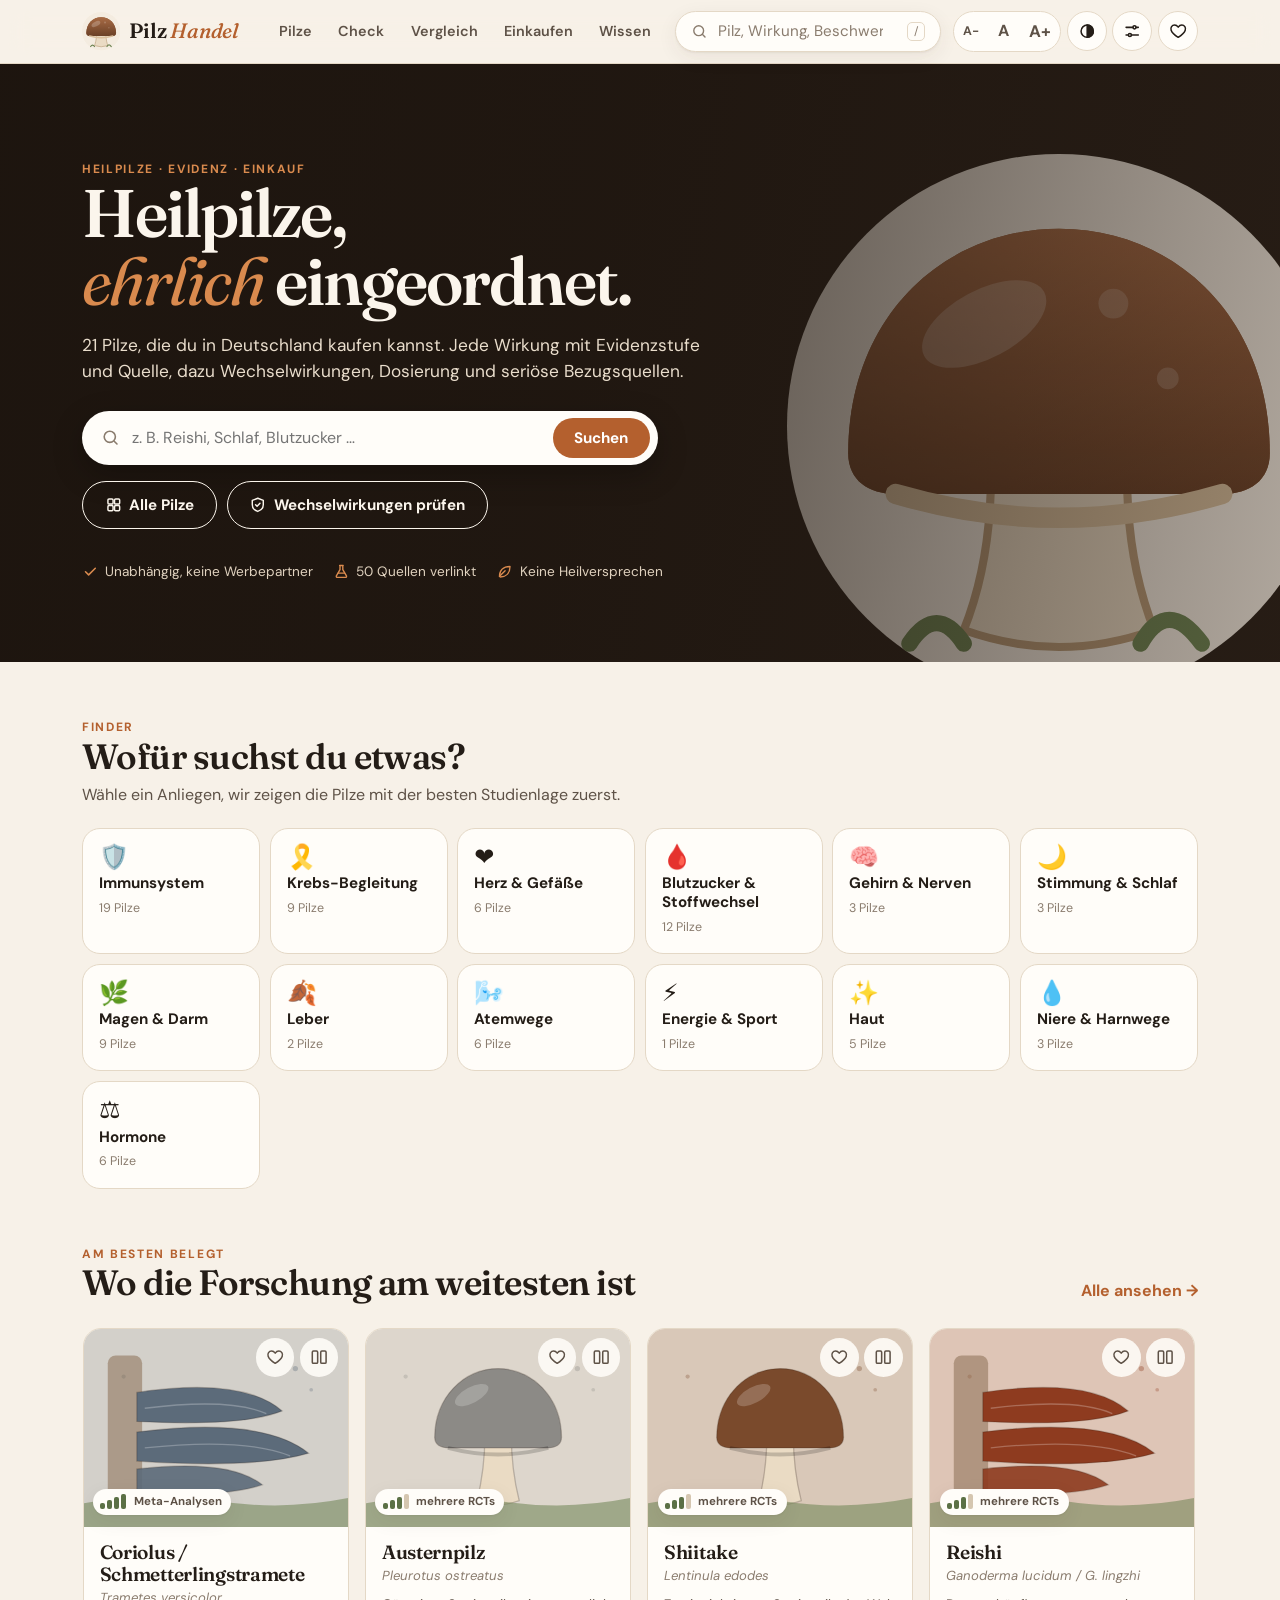
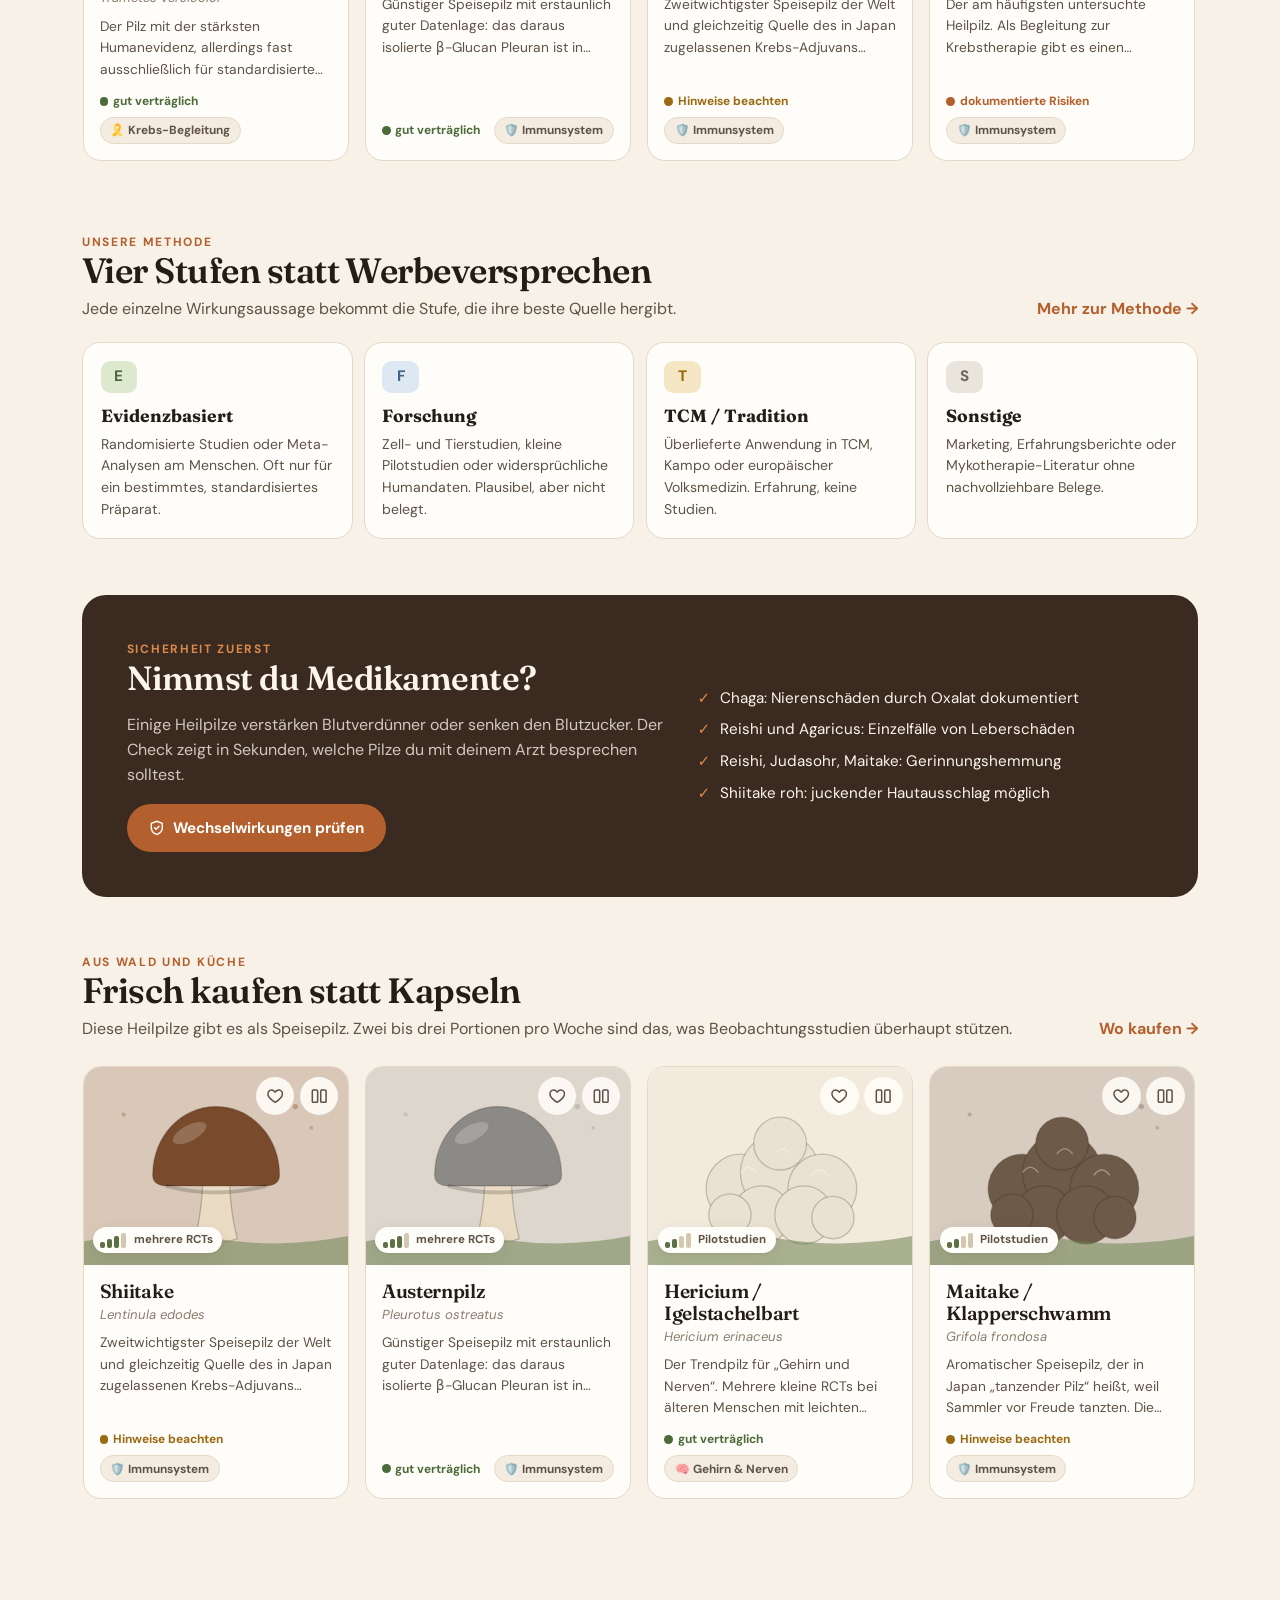
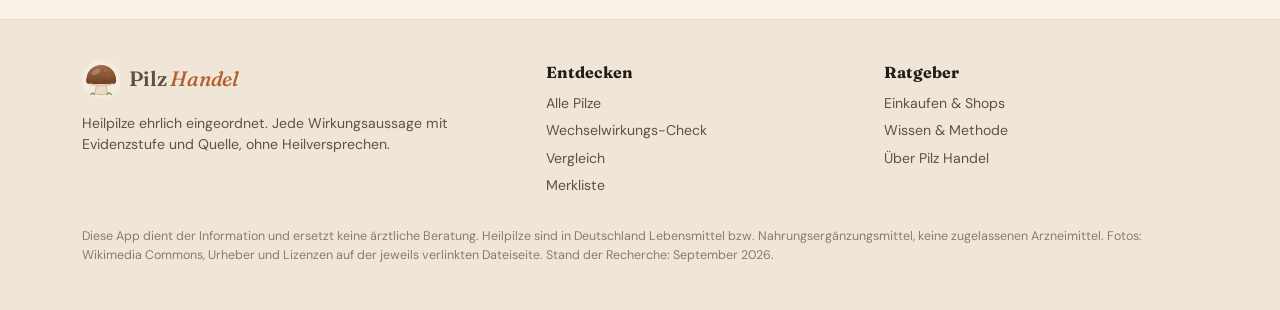
==== pilzhandel/index.html @ 8d212cde "Heilpilze-Nachschlagewerk und Webapp „Pilz Handel“ als eigenes Projekt Diese Dateien wuchsen im Repo" ====
<!DOCTYPE html>
<html lang="de">
<head>
<meta charset="UTF-8">
<meta name="viewport" content="width=device-width, initial-scale=1, viewport-fit=cover">
<title>Pilz Handel · Heilpilze ehrlich eingeordnet</title>
<meta name="description" content="Pilz Handel: 21 Heil- und Vitalpilze mit evidenzbasierter Einstufung jeder Wirkung, Wechselwirkungs-Check, Vergleich, Einkaufsratgeber und seriösen Shops.">
<meta name="robots" content="noindex, nofollow">
<meta name="theme-color" content="#F7F1E8" media="(prefers-color-scheme: light)">
<meta name="theme-color" content="#15110E" media="(prefers-color-scheme: dark)">
<meta name="apple-mobile-web-app-capable" content="yes">
<meta name="apple-mobile-web-app-title" content="Pilz Handel">
<link rel="manifest" href="manifest.webmanifest">
<link rel="icon" href="icon.svg" type="image/svg+xml">
<link rel="apple-touch-icon" href="icons/icon-192.png">
<link rel="preconnect" href="https://fonts.googleapis.com">
<link rel="preconnect" href="https://fonts.gstatic.com" crossorigin>
<link href="https://fonts.googleapis.com/css2?family=DM+Sans:ital,opsz,wght@0,9..40,400;0,9..40,600;0,9..40,700;0,9..40,800;1,9..40,400&family=Fraunces:ital,opsz,wght@0,9..144,400;0,9..144,600;1,9..144,400;1,9..144,500&display=swap" rel="stylesheet">
<script>
  /* Theme und Schriftgröße vor dem ersten Rendern setzen, damit nichts flackert */
  (function(){
    try{
      var t = localStorage.getItem("ph-theme"); if(t==="light"||t==="dark") document.documentElement.setAttribute("data-theme", t);
      var f = parseFloat(localStorage.getItem("ph-fs")); if(f>=0.8 && f<=1.6) document.documentElement.style.fontSize = (f*100)+"%";
    }catch(e){}
  })();
</script>
<link rel="stylesheet" href="app.css">
</head>
<body>
<svg width="0" height="0" style="position:absolute" aria-hidden="true">
  <defs>
    <symbol id="i-search" viewBox="0 0 24 24" fill="none" stroke="currentColor" stroke-width="2" stroke-linecap="round"><circle cx="11" cy="11" r="7"/><path d="m20 20-3.5-3.5"/></symbol>
    <symbol id="i-heart" viewBox="0 0 24 24" fill="none" stroke="currentColor" stroke-width="2" stroke-linejoin="round"><path d="M12 20s-7.5-4.6-9.2-9.3C1.6 7.3 3.9 4 7.3 4c2 0 3.5 1.1 4.7 2.7C13.2 5.1 14.7 4 16.7 4c3.4 0 5.7 3.3 4.5 6.7C19.5 15.4 12 20 12 20z"/></symbol>
    <symbol id="i-heart-f" viewBox="0 0 24 24" fill="currentColor"><path d="M12 20s-7.5-4.6-9.2-9.3C1.6 7.3 3.9 4 7.3 4c2 0 3.5 1.1 4.7 2.7C13.2 5.1 14.7 4 16.7 4c3.4 0 5.7 3.3 4.5 6.7C19.5 15.4 12 20 12 20z"/></symbol>
    <symbol id="i-compare" viewBox="0 0 24 24" fill="none" stroke="currentColor" stroke-width="2" stroke-linecap="round"><rect x="3" y="4" width="7" height="16" rx="1.5"/><rect x="14" y="4" width="7" height="16" rx="1.5"/></symbol>
    <symbol id="i-shield" viewBox="0 0 24 24" fill="none" stroke="currentColor" stroke-width="2" stroke-linecap="round" stroke-linejoin="round"><path d="M12 3 4.5 6v5.5c0 4.6 3.2 8.2 7.5 9.5 4.3-1.3 7.5-4.9 7.5-9.5V6L12 3z"/><path d="m9 12 2 2 4-4"/></symbol>
    <symbol id="i-store" viewBox="0 0 24 24" fill="none" stroke="currentColor" stroke-width="2" stroke-linecap="round" stroke-linejoin="round"><path d="M4 9.5 5.5 4h13L20 9.5"/><path d="M4 9.5c0 1.4 1.1 2.5 2.7 2.5s2.6-1.1 2.6-2.5c0 1.4 1.2 2.5 2.7 2.5s2.7-1.1 2.7-2.5c0 1.4 1.1 2.5 2.6 2.5S20 10.9 20 9.5"/><path d="M5.5 12v8h13v-8"/><path d="M10 20v-4.5h4V20"/></symbol>
    <symbol id="i-book" viewBox="0 0 24 24" fill="none" stroke="currentColor" stroke-width="2" stroke-linecap="round" stroke-linejoin="round"><path d="M4 5.5C4 4.7 4.7 4 5.5 4H11v16H5.5c-.8 0-1.5-.7-1.5-1.5v-13z"/><path d="M20 5.5c0-.8-.7-1.5-1.5-1.5H13v16h5.5c.8 0 1.5-.7 1.5-1.5v-13z"/></symbol>
    <symbol id="i-home" viewBox="0 0 24 24" fill="none" stroke="currentColor" stroke-width="2" stroke-linecap="round" stroke-linejoin="round"><path d="M4 11 12 4l8 7"/><path d="M6 9.5V20h12V9.5"/></symbol>
    <symbol id="i-grid" viewBox="0 0 24 24" fill="none" stroke="currentColor" stroke-width="2"><rect x="4" y="4" width="7" height="7" rx="1.5"/><rect x="13" y="4" width="7" height="7" rx="1.5"/><rect x="4" y="13" width="7" height="7" rx="1.5"/><rect x="13" y="13" width="7" height="7" rx="1.5"/></symbol>
    <symbol id="i-list" viewBox="0 0 24 24" fill="none" stroke="currentColor" stroke-width="2" stroke-linecap="round"><path d="M9 6h11M9 12h11M9 18h11"/><circle cx="4.5" cy="6" r="1"/><circle cx="4.5" cy="12" r="1"/><circle cx="4.5" cy="18" r="1"/></symbol>
    <symbol id="i-sun" viewBox="0 0 24 24" fill="none" stroke="currentColor" stroke-width="2" stroke-linecap="round"><circle cx="12" cy="12" r="4"/><path d="M12 2.5v2M12 19.5v2M4.6 4.6 6 6M18 18l1.4 1.4M2.5 12h2M19.5 12h2M4.6 19.4 6 18M18 6l1.4-1.4"/></symbol>
    <symbol id="i-moon" viewBox="0 0 24 24" fill="none" stroke="currentColor" stroke-width="2" stroke-linejoin="round"><path d="M20 14.5A8 8 0 0 1 9.5 4a8 8 0 1 0 10.5 10.5z"/></symbol>
    <symbol id="i-auto" viewBox="0 0 24 24" fill="none" stroke="currentColor" stroke-width="2"><circle cx="12" cy="12" r="8"/><path d="M12 4a8 8 0 0 1 0 16z" fill="currentColor"/></symbol>
    <symbol id="i-sliders" viewBox="0 0 24 24" fill="none" stroke="currentColor" stroke-width="2" stroke-linecap="round"><path d="M4 7h9M17 7h3M4 17h3M11 17h9"/><circle cx="15" cy="7" r="2"/><circle cx="9" cy="17" r="2"/></symbol>
    <symbol id="i-share" viewBox="0 0 24 24" fill="none" stroke="currentColor" stroke-width="2" stroke-linecap="round" stroke-linejoin="round"><path d="M12 15V3.5M7.5 8 12 3.5 16.5 8"/><path d="M5 12.5V19c0 .8.7 1.5 1.5 1.5h11c.8 0 1.5-.7 1.5-1.5v-6.5"/></symbol>
    <symbol id="i-back" viewBox="0 0 24 24" fill="none" stroke="currentColor" stroke-width="2.2" stroke-linecap="round" stroke-linejoin="round"><path d="M15 5 8 12l7 7"/></symbol>
    <symbol id="i-x" viewBox="0 0 24 24" fill="none" stroke="currentColor" stroke-width="2.2" stroke-linecap="round"><path d="M6 6l12 12M18 6 6 18"/></symbol>
    <symbol id="i-check" viewBox="0 0 24 24" fill="none" stroke="currentColor" stroke-width="2.2" stroke-linecap="round" stroke-linejoin="round"><path d="m5 12.5 4.5 4.5L19 7.5"/></symbol>
    <symbol id="i-leaf" viewBox="0 0 24 24" fill="none" stroke="currentColor" stroke-width="2" stroke-linecap="round" stroke-linejoin="round"><path d="M5 19c0-8 5-14 15-14 0 10-6 15-14 15"/><path d="M5 19 13 11"/></symbol>
    <symbol id="i-flask" viewBox="0 0 24 24" fill="none" stroke="currentColor" stroke-width="2" stroke-linecap="round" stroke-linejoin="round"><path d="M9.5 3.5h5M10 3.5v6L4.8 18.3A1.5 1.5 0 0 0 6.1 20.5h11.8a1.5 1.5 0 0 0 1.3-2.2L14 9.5v-6"/><path d="M7.5 14.5h9"/></symbol>
    <symbol id="i-print" viewBox="0 0 24 24" fill="none" stroke="currentColor" stroke-width="2" stroke-linejoin="round"><path d="M7 9V3.5h10V9"/><rect x="3.5" y="9" width="17" height="8" rx="1.5"/><path d="M7 14h10v6.5H7z"/></symbol>
    <symbol id="i-logo" viewBox="0 0 80 80">
      <circle cx="40" cy="40" r="40" fill="var(--surface-2)"/>
      <path d="M30 47 C30 58 28 65 26 70 Q40 75 54 70 C52 65 50 58 50 47 Z" fill="#EADBC4" stroke="#B89A76" stroke-width="1.2"/>
      <path d="M9 44 C9 24 23 11 40 11 C57 11 71 24 71 44 C71 48 68 50 64 50 L16 50 C12 50 9 48 9 44 Z" fill="#8A5634"/>
      <path d="M9 44 C9 24 23 11 40 11 C57 11 71 24 71 44 C71 48 68 50 64 50 L16 50 C12 50 9 48 9 44 Z" fill="url(#capg)"/>
      <path d="M16 50 Q40 57 64 50" fill="none" stroke="#D9BF9C" stroke-width="3" stroke-linecap="round"/>
      <ellipse cx="29" cy="25" rx="10" ry="5" transform="rotate(-28 29 25)" fill="#fff" opacity=".22"/>
      <circle cx="48" cy="22" r="2.2" fill="#fff" opacity=".18"/><circle cx="56" cy="33" r="1.6" fill="#fff" opacity=".18"/>
      <path d="M18 72 q4 -6 8 0 M52 72 q4 -7 9 0" fill="none" stroke="#6E8452" stroke-width="2.4" stroke-linecap="round"/>
    </symbol>
    <linearGradient id="capg" x1="0" y1="0" x2="0" y2="1"><stop offset="0" stop-color="#A86B45"/><stop offset="1" stop-color="#6B4127"/></linearGradient>
  </defs>
</svg>

<a class="skip" href="#main">Zum Inhalt springen</a>

<header class="toolbar">
  <div class="container">
    <a class="brand" href="#/" aria-label="Pilz Handel, Startseite">
      <svg aria-hidden="true"><use href="#i-logo"/></svg>
      <span class="wm">Pilz <em>Handel</em></span>
    </a>
    <nav class="mainnav" aria-label="Hauptnavigation">
      <a href="#/pilze" data-nav="pilze">Pilze</a>
      <a href="#/check" data-nav="check" title="Wechselwirkungs-Check">Check</a>
      <a href="#/vergleich" data-nav="vergleich">Vergleich</a>
      <a href="#/shops" data-nav="shops">Einkaufen</a>
      <a href="#/wissen" data-nav="wissen">Wissen</a>
    </nav>
    <div class="gsearch" id="gsearch" role="search">
      <div class="field">
        <svg aria-hidden="true"><use href="#i-search"/></svg>
        <input id="gq" type="search" placeholder="Pilz, Wirkung, Beschwerde …" autocomplete="off" aria-label="Suche" aria-controls="suggest" aria-expanded="false">
        <kbd aria-hidden="true">/</kbd>
      </div>
      <div class="suggest" id="suggest" role="listbox"></div>
    </div>
    <div class="tools">
      <button class="tbtn search-toggle" id="searchToggle" aria-label="Suche öffnen"><svg aria-hidden="true"><use href="#i-search"/></svg></button>
      <div class="fontgroup" role="group" aria-label="Textgröße">
        <button class="fs-s" data-fs="-1" aria-label="Text kleiner">A−</button>
        <button data-fs="0" aria-label="Textgröße zurücksetzen">A</button>
        <button class="fs-l" data-fs="1" aria-label="Text größer">A+</button>
      </div>
      <button class="tbtn" id="themeBtn" aria-label="Farbschema wechseln"><svg aria-hidden="true"><use href="#i-auto"/></svg></button>
      <button class="tbtn" id="settingsBtn" aria-label="Anzeige-Einstellungen" aria-expanded="false" aria-controls="settings"><svg aria-hidden="true"><use href="#i-sliders"/></svg></button>
      <a class="tbtn" href="#/merkliste" aria-label="Merkliste"><svg aria-hidden="true"><use href="#i-heart"/></svg><span class="badge" data-favcount></span></a>
    </div>
  </div>
  <div class="popover" id="settings" role="dialog" aria-label="Anzeige-Einstellungen">
    <h3>Anzeige</h3>
    <div class="row"><span>Textgröße</span>
      <div class="seg" id="fsSeg">
        <button data-v="0.875" aria-label="Klein">S</button><button data-v="1" aria-label="Normal">M</button><button data-v="1.125" aria-label="Groß">L</button><button data-v="1.25" aria-label="Sehr groß">XL</button><button data-v="1.4" aria-label="Maximal">XXL</button>
      </div>
    </div>
    <div class="row"><span>Farbschema</span>
      <div class="seg" id="themeSeg">
        <button data-v="auto">Auto</button><button data-v="light">Hell</button><button data-v="dark">Dunkel</button>
      </div>
    </div>
    <p class="preview">Einstellungen werden auf diesem Gerät gespeichert.</p>
    <div class="row"><span>Offline nutzen</span><button class="btn sm soft" id="installBtn" hidden>App installieren</button><small class="muted" id="offlineState">wird vorbereitet …</small></div>
  </div>
</header>

<main id="main" tabindex="-1"></main>

<footer class="footer">
  <div class="container">
    <div class="cols">
      <div>
        <a class="brand" href="#/" aria-label="Pilz Handel"><svg aria-hidden="true"><use href="#i-logo"/></svg><span class="wm">Pilz <em>Handel</em></span></a>
        <p>Heilpilze ehrlich eingeordnet. Jede Wirkungsaussage mit Evidenzstufe und Quelle, ohne Heilversprechen.</p>
      </div>
      <div>
        <h4>Entdecken</h4>
        <ul><li><a href="#/pilze">Alle Pilze</a></li><li><a href="#/check">Wechselwirkungs-Check</a></li><li><a href="#/vergleich">Vergleich</a></li><li><a href="#/merkliste">Merkliste</a></li></ul>
      </div>
      <div>
        <h4>Ratgeber</h4>
        <ul><li><a href="#/shops">Einkaufen &amp; Shops</a></li><li><a href="#/wissen">Wissen &amp; Methode</a></li><li><a href="#/ueber">Über Pilz Handel</a></li></ul>
      </div>
    </div>
    <p class="fine">Diese App dient der Information und ersetzt keine ärztliche Beratung. Heilpilze sind in Deutschland Lebensmittel bzw. Nahrungsergänzungsmittel, keine zugelassenen Arzneimittel. Fotos: Wikimedia Commons, Urheber und Lizenzen auf der jeweils verlinkten Dateiseite. Stand der Recherche: September 2026.</p>
  </div>
</footer>

<nav class="tabbar" aria-label="Schnellnavigation">
  <a href="#/" data-nav="home"><svg aria-hidden="true"><use href="#i-home"/></svg>Start</a>
  <a href="#/pilze" data-nav="pilze"><svg aria-hidden="true"><use href="#i-grid"/></svg>Pilze</a>
  <a href="#/check" data-nav="check"><svg aria-hidden="true"><use href="#i-shield"/></svg>Check</a>
  <a href="#/merkliste" data-nav="merkliste"><svg aria-hidden="true"><use href="#i-heart"/></svg>Merkliste<span class="badge" data-favcount></span></a>
  <a href="#/shops" data-nav="shops"><svg aria-hidden="true"><use href="#i-store"/></svg>Kaufen</a>
</nav>

<div class="tray" id="tray" role="region" aria-label="Vergleichsauswahl">
  <span id="trayText"></span>
  <a class="btn sm accent" href="#/vergleich">Vergleichen</a>
  <button class="iconbtn" id="trayClear" aria-label="Auswahl leeren"><svg><use href="#i-x"/></svg></button>
</div>
<div class="toast" id="toast" role="status" aria-live="polite"></div>

<script src="data.js"></script>
<script src="app.js"></script>
</body>
</html>
---- pilzhandel/app.css ----
/* ==========================================================
   Pilz Handel · Stylesheet
   Farben als Tokens, Hell/Dunkel über data-theme oder System.
   Alle Größen in rem, damit die Textgrößen-Einstellung greift.
   ========================================================== */
:root{
  --bg:#F7F1E8; --bg-2:#EFE6D8; --surface:#FFFDF9; --surface-2:#F4ECE0;
  --ink:#241D17; --ink-2:#5E5247; --ink-3:#8A7C6E; --line:#E4D8C6; --line-2:#D5C6B0;
  --brand:#3A2A1F; --brand-ink:#FBF5EC;
  --accent:#B4602E; --accent-2:#D98A4E; --accent-bg:#F6E3D2;
  --moss:#5B7045; --moss-bg:#E4EBD8;
  --plum:#6B4E71;
  --danger:#A3412B; --danger-bg:#F6DFD6;
  --warn:#9A6A12; --warn-bg:#F7EACB;
  --ok:#4B6B3A; --ok-bg:#E1EBD5;
  --lvE:#4B6B3A; --lvE-bg:#DDE9CF;
  --lvF:#3B6488; --lvF-bg:#DDE8F2;
  --lvT:#9A6A12; --lvT-bg:#F5E6C4;
  --lvS:#6E665D; --lvS-bg:#E9E4DC;
  --shadow:0 1px 2px rgba(58,42,31,.06), 0 6px 20px rgba(58,42,31,.07);
  --shadow-lg:0 10px 40px rgba(58,42,31,.16);
  --r:18px; --r-sm:12px; --r-xs:8px;
  --font-display:"Fraunces", Georgia, "Times New Roman", serif;
  --font-body:"DM Sans", system-ui, -apple-system, "Segoe UI", Roboto, sans-serif;
  --tb-h:4rem;
  color-scheme:light;
}
@media (prefers-color-scheme: dark){
  :root:not([data-theme="light"]){
    --bg:#15110E; --bg-2:#1C1713; --surface:#211B16; --surface-2:#2A231D;
    --ink:#F3EBDF; --ink-2:#C9BBAA; --ink-3:#9A8C7C; --line:#382E26; --line-2:#4A3E33;
    --brand:#F3EBDF; --brand-ink:#1C1713;
    --accent:#E8955C; --accent-2:#F0AE7A; --accent-bg:#3A271B;
    --moss:#A5C08A; --moss-bg:#26301F;
    --plum:#C7A6CE;
    --danger:#F08E74; --danger-bg:#3A1F18;
    --warn:#E8BF6A; --warn-bg:#35291A;
    --ok:#A5C08A; --ok-bg:#243020;
    --lvE:#A9C98F; --lvE-bg:#26331F;
    --lvF:#8DB7DD; --lvF-bg:#1E2B38;
    --lvT:#E8BF6A; --lvT-bg:#382C17;
    --lvS:#BDB3A6; --lvS-bg:#2E2923;
    --shadow:0 1px 2px rgba(0,0,0,.3), 0 6px 20px rgba(0,0,0,.25);
    --shadow-lg:0 10px 40px rgba(0,0,0,.5);
    color-scheme:dark;
  }
}
:root[data-theme="dark"]{
  --bg:#15110E; --bg-2:#1C1713; --surface:#211B16; --surface-2:#2A231D;
  --ink:#F3EBDF; --ink-2:#C9BBAA; --ink-3:#9A8C7C; --line:#382E26; --line-2:#4A3E33;
  --brand:#F3EBDF; --brand-ink:#1C1713;
  --accent:#E8955C; --accent-2:#F0AE7A; --accent-bg:#3A271B;
  --moss:#A5C08A; --moss-bg:#26301F;
  --plum:#C7A6CE;
  --danger:#F08E74; --danger-bg:#3A1F18;
  --warn:#E8BF6A; --warn-bg:#35291A;
  --ok:#A5C08A; --ok-bg:#243020;
  --lvE:#A9C98F; --lvE-bg:#26331F;
  --lvF:#8DB7DD; --lvF-bg:#1E2B38;
  --lvT:#E8BF6A; --lvT-bg:#382C17;
  --lvS:#BDB3A6; --lvS-bg:#2E2923;
  --shadow:0 1px 2px rgba(0,0,0,.3), 0 6px 20px rgba(0,0,0,.25);
  --shadow-lg:0 10px 40px rgba(0,0,0,.5);
  color-scheme:dark;
}

*{box-sizing:border-box;-webkit-tap-highlight-color:transparent;}
html{font-size:100%;scroll-padding-top:calc(var(--tb-h) + 1rem);}
body{
  margin:0;background:var(--bg);color:var(--ink);
  font-family:var(--font-body);font-size:1rem;line-height:1.55;
  -webkit-font-smoothing:antialiased;text-rendering:optimizeLegibility;
  padding-bottom:calc(4.5rem + env(safe-area-inset-bottom));
  overflow-wrap:break-word;hyphens:auto;-webkit-hyphens:auto;
}
@media(min-width:900px){body{padding-bottom:0;}}
img{max-width:100%;display:block;}
a{color:var(--accent);text-underline-offset:.15em;}
button{font:inherit;color:inherit;}
:focus-visible{outline:3px solid var(--accent-2);outline-offset:2px;border-radius:6px;}
.sr{position:absolute;width:1px;height:1px;overflow:hidden;clip:rect(0 0 0 0);white-space:nowrap;}
.skip{position:absolute;left:-999px;top:0;z-index:100;background:var(--brand);color:var(--brand-ink);padding:.6rem 1rem;border-radius:0 0 var(--r-xs) 0;}
.skip:focus{left:0;}
/* Seitenrand: wächst mit der Textgröße (rem) und respektiert die Ränder von iPhone & Co. */
:root{--gutter:1.25rem;}
@media(min-width:700px){:root{--gutter:1.5rem;}}
@media(min-width:1100px){:root{--gutter:2rem;}}
.container{max-width:1180px;margin:0 auto;padding-left:max(var(--gutter), env(safe-area-inset-left));padding-right:max(var(--gutter), env(safe-area-inset-right));}

/* ---------- Toolbar ---------- */
.toolbar{
  position:sticky;top:0;z-index:50;height:var(--tb-h);
  background:color-mix(in srgb, var(--bg) 86%, transparent);
  backdrop-filter:saturate(1.4) blur(14px);-webkit-backdrop-filter:saturate(1.4) blur(14px);
  border-bottom:1px solid var(--line);
}
.toolbar .container{height:100%;display:flex;align-items:center;gap:.75rem;}
.brand{display:flex;align-items:center;gap:.55rem;text-decoration:none;color:var(--ink);flex:none;}
.brand svg{width:2.4rem;height:2.4rem;flex:none;}
.brand .wm{font-family:var(--font-display);font-weight:600;font-size:1.3rem;letter-spacing:-.01em;line-height:1;white-space:nowrap;}
.brand .wm em{font-style:italic;font-weight:500;color:var(--accent);}
.mainnav{display:none;gap:.15rem;margin-left:1rem;}
.mainnav a{
  text-decoration:none;color:var(--ink-2);font-weight:600;font-size:.9rem;
  padding:.45rem .75rem;border-radius:999px;white-space:nowrap;
}
.mainnav a:hover{background:var(--surface-2);color:var(--ink);}
.mainnav a[aria-current="page"]{background:var(--brand);color:var(--brand-ink);}
@media(min-width:1040px){.mainnav{display:flex;}}
.tools{margin-left:auto;display:flex;align-items:center;gap:.35rem;}
.tbtn{
  position:relative;display:inline-flex;align-items:center;justify-content:center;gap:.3rem;
  min-width:2.5rem;height:2.5rem;padding:0 .6rem;border-radius:999px;
  border:1px solid var(--line);background:var(--surface);color:var(--ink);
  cursor:pointer;font-weight:700;font-size:.85rem;text-decoration:none;
}
.tbtn:hover{border-color:var(--line-2);background:var(--surface-2);}
.tbtn svg{width:1.15rem;height:1.15rem;}
.tbtn .badge{
  position:absolute;top:-.3rem;right:-.3rem;min-width:1.15rem;height:1.15rem;padding:0 .25rem;
  border-radius:999px;background:var(--accent);color:#fff;font-size:.68rem;line-height:1.15rem;text-align:center;
}
.tbtn .badge:empty{display:none;}
.fontgroup{display:none;border:1px solid var(--line);border-radius:999px;background:var(--surface);overflow:hidden;}
.fontgroup button{border:none;background:transparent;height:2.4rem;padding:0 .6rem;cursor:pointer;font-weight:700;color:var(--ink-2);}
.fontgroup button:hover{background:var(--surface-2);color:var(--ink);}
.fontgroup .fs-s{font-size:.78rem;} .fontgroup .fs-l{font-size:1.05rem;}
@media(min-width:620px){.fontgroup{display:flex;}}
@media(min-width:1040px) and (max-width:1199px){.fontgroup{display:none;}}

/* Global search */
.gsearch{position:relative;flex:1 1 14rem;min-width:11rem;max-width:26rem;display:none;}
@media(min-width:700px){.gsearch{display:block;}}
.gsearch.open{display:block;position:absolute;left:.75rem;right:.75rem;top:.7rem;max-width:none;z-index:5;}
.gsearch .field{
  display:flex;align-items:center;gap:.5rem;height:2.6rem;padding:0 .9rem;border-radius:999px;
  background:var(--surface);border:1px solid var(--line);box-shadow:var(--shadow);
}
.gsearch .field:focus-within{border-color:var(--accent-2);}
.gsearch svg{width:1.05rem;height:1.05rem;color:var(--ink-3);flex:none;}
.gsearch input{flex:1;border:none;background:transparent;outline:none;color:var(--ink);font:inherit;font-size:.95rem;min-width:0;}
.gsearch input::placeholder{color:var(--ink-3);}
.gsearch kbd{font-family:var(--font-body);font-size:.72rem;color:var(--ink-3);border:1px solid var(--line);border-radius:5px;padding:0 .35rem;}
.suggest{
  position:absolute;left:0;right:0;top:calc(100% + .4rem);background:var(--surface);border:1px solid var(--line);
  border-radius:var(--r-sm);box-shadow:var(--shadow-lg);padding:.35rem;display:none;max-height:70vh;overflow:auto;
}
.suggest.show{display:block;}
.suggest a{display:flex;gap:.7rem;align-items:center;padding:.5rem .6rem;border-radius:var(--r-xs);text-decoration:none;color:var(--ink);}
.suggest a:hover,.suggest a.active{background:var(--surface-2);}
.suggest .thumb{width:2.4rem;height:2.4rem;border-radius:.6rem;flex:none;overflow:hidden;}
.suggest .t{font-weight:700;font-size:.92rem;line-height:1.2;}
.suggest .s{font-size:.78rem;color:var(--ink-3);}
.suggest .all{justify-content:center;font-weight:700;color:var(--accent);font-size:.85rem;}
.search-toggle{display:inline-flex;}
@media(min-width:700px){.search-toggle{display:none;}}
/* Kompaktmodus: per JS gesetzt, wenn die Toolbar nicht mehr passt (z. B. große Schrift) */
.toolbar .container.c1 .gsearch:not(.open){display:none;}
.toolbar .container.c1 .search-toggle{display:inline-flex;}
.toolbar .container.c2 .fontgroup{display:none;}
.toolbar .container.c3 .mainnav{display:none;}
.toolbar .container.c4 .brand .wm{display:none;}
@media(max-width:899px){.toolbar .container.c5 .tools a.tbtn[href="#/merkliste"]{display:none;}}
.toolbar .container.c6 #themeBtn{display:none;}

/* Settings popover (mobile font size etc.) */
.popover{
  position:absolute;right:1rem;top:calc(var(--tb-h) - .2rem);z-index:60;width:min(20rem, calc(100vw - 2rem));
  background:var(--surface);border:1px solid var(--line);border-radius:var(--r);box-shadow:var(--shadow-lg);padding:1rem;display:none;
}
.popover.show{display:block;}
.popover h3{margin:0 0 .6rem;font-family:var(--font-display);font-size:1.05rem;}
.popover .row{display:flex;align-items:center;justify-content:space-between;gap:.5rem;margin:.6rem 0;}
.popover .row > span{font-size:.88rem;font-weight:600;color:var(--ink-2);}
.seg{display:flex;border:1px solid var(--line);border-radius:999px;overflow:hidden;background:var(--bg);}
.seg button{border:none;background:transparent;padding:.4rem .7rem;cursor:pointer;font-weight:700;font-size:.8rem;color:var(--ink-2);}
.seg button[aria-pressed="true"]{background:var(--brand);color:var(--brand-ink);}
.popover .preview{font-size:.85rem;color:var(--ink-3);margin-top:.4rem;}

/* ---------- Bottom tab bar (mobile) ---------- */
.tabbar{
  position:fixed;left:0;right:0;bottom:0;z-index:50;display:flex;justify-content:space-around;
  background:color-mix(in srgb, var(--surface) 92%, transparent);
  backdrop-filter:blur(14px);-webkit-backdrop-filter:blur(14px);
  border-top:1px solid var(--line);padding:.35rem .25rem calc(.35rem + env(safe-area-inset-bottom));
}
.tabbar a{
  flex:1;display:flex;flex-direction:column;align-items:center;gap:.1rem;text-decoration:none;
  color:var(--ink-3);font-size:.68rem;font-weight:700;padding:.25rem 0;border-radius:var(--r-xs);position:relative;
}
.tabbar a svg{width:1.4rem;height:1.4rem;}
.tabbar a[aria-current="page"]{color:var(--accent);}
.tabbar .badge{position:absolute;top:0;left:55%;min-width:1rem;height:1rem;border-radius:999px;background:var(--accent);color:#fff;font-size:.62rem;line-height:1rem;text-align:center;padding:0 .2rem;}
.tabbar .badge:empty{display:none;}
@media(min-width:900px){.tabbar{display:none;}}

/* ---------- Typography ---------- */
h1,h2,h3{font-family:var(--font-display);font-weight:600;letter-spacing:-.015em;line-height:1.15;margin:0;}
.display{font-size:clamp(2.2rem, 6vw, 4.2rem);font-weight:600;letter-spacing:-.03em;line-height:1.02;}
.display em{font-style:italic;font-weight:400;color:var(--accent-2);}
.h2{font-size:clamp(1.5rem, 3.4vw, 2.2rem);}
.eyebrow{font-size:.75rem;font-weight:700;letter-spacing:.14em;text-transform:uppercase;color:var(--accent);}
.lead{font-size:1.08rem;color:var(--ink-2);max-width:40rem;}
.muted{color:var(--ink-3);}
.section{padding-top:2.5rem;padding-bottom:2.5rem;}
@media(min-width:700px){.section{padding-top:3.5rem;padding-bottom:3.5rem;}}
.sechead{display:flex;align-items:flex-end;justify-content:space-between;gap:1rem;margin-bottom:1.25rem;flex-wrap:wrap;}
.sechead p{margin:.35rem 0 0;color:var(--ink-2);}
.link-more{font-weight:700;text-decoration:none;white-space:nowrap;}
.link-more::after{content:" →";}

/* ---------- Buttons ---------- */
.btn{
  display:inline-flex;align-items:center;justify-content:center;gap:.45rem;border:none;cursor:pointer;
  min-height:3rem;max-width:100%;padding:.55rem 1.35rem;border-radius:999px;font-weight:700;font-size:.95rem;text-decoration:none;text-align:center;line-height:1.2;
  background:var(--brand);color:var(--brand-ink);transition:transform .15s, background .15s;
}
.btn:hover{transform:translateY(-1px);}
.btn.accent{background:var(--accent);color:#fff;}
.btn.ghost{background:transparent;color:inherit;border:1.5px solid currentColor;}
.btn.soft{background:var(--surface-2);color:var(--ink);}
.btn.sm{min-height:2.3rem;padding:.4rem .95rem;font-size:.85rem;}
.btn svg{flex:none;}
.btn svg{width:1.1rem;height:1.1rem;}
.iconbtn{
  display:inline-flex;align-items:center;justify-content:center;width:2.4rem;height:2.4rem;border-radius:999px;
  border:1px solid var(--line);background:var(--surface);cursor:pointer;color:var(--ink-2);
}
.iconbtn:hover{color:var(--ink);border-color:var(--line-2);}
.iconbtn svg{width:1.15rem;height:1.15rem;}
.iconbtn[aria-pressed="true"]{background:var(--accent);border-color:var(--accent);color:#fff;}
.iconbtn.onimg{background:color-mix(in srgb, var(--surface) 88%, transparent);backdrop-filter:blur(6px);border-color:transparent;}

/* ---------- Hero ---------- */
.hero{position:relative;overflow:hidden;color:#FBF5EC;background:#2A1F17;}
.hero .bg{position:absolute;inset:0;}
.hero .bg img{width:100%;height:100%;object-fit:cover;opacity:.9;}
.hero .bg::after{content:"";position:absolute;inset:0;background:linear-gradient(100deg, rgba(28,20,14,.92) 0%, rgba(28,20,14,.72) 45%, rgba(28,20,14,.25) 100%);}
.hero .inner{position:relative;padding-top:3.5rem;padding-bottom:3rem;}
@media(min-width:800px){.hero .inner{padding-top:6rem;padding-bottom:5rem;}}
.hero .deco{position:absolute;right:-4%;bottom:-6%;width:min(46vw,34rem);height:min(46vw,34rem);opacity:.9;}
@media(max-width:799px){.hero .deco{opacity:.18;width:80vw;height:80vw;right:-20%;}}
.hero .eyebrow{color:var(--accent-2);}
.hero .lead{color:#E9DDCC;margin:1rem 0 1.6rem;}
.hero .actions{display:flex;gap:.6rem;flex-wrap:wrap;}
.hero .btn.ghost{color:#FBF5EC;}
.hero .herosearch{
  display:flex;align-items:center;gap:.6rem;background:#FFFDF9;color:#241D17;border-radius:999px;height:3.4rem;padding:0 .5rem 0 1.2rem;
  max-width:36rem;margin-bottom:1rem;box-shadow:0 10px 30px rgba(0,0,0,.25);
}
.hero .herosearch input{flex:1;border:none;outline:none;background:transparent;font:inherit;font-size:1rem;color:#241D17;min-width:0;}
.hero .herosearch svg{width:1.2rem;height:1.2rem;color:#8A7C6E;flex:none;}
.hero .herosearch .btn{min-height:2.5rem;padding-top:0;padding-bottom:0;}
.trustrow{display:flex;gap:1.25rem;flex-wrap:wrap;margin-top:2rem;font-size:.85rem;color:#E0D2BF;}
.trustrow span{display:flex;align-items:center;gap:.4rem;}
.trustrow svg{width:1.05rem;height:1.05rem;color:var(--accent-2);}
.credit{position:absolute;right:.6rem;bottom:.4rem;font-size:.65rem;color:rgba(255,255,255,.7);text-decoration:none;z-index:2;display:none;}
.hero:has(.bg img.ok) .credit{display:block;}
.hero:has(.bg img.ok) .deco{display:none;}
.credit:hover{color:#fff;text-decoration:underline;}

/* ---------- Anliegen tiles ---------- */
.tiles{display:grid;grid-template-columns:repeat(auto-fill, minmax(min(100%, 9.5rem), 1fr));gap:.6rem;}
.tile{
  display:flex;flex-direction:column;gap:.35rem;padding:1rem;border-radius:var(--r);background:var(--surface);
  border:1px solid var(--line);text-decoration:none;color:var(--ink);transition:transform .15s, box-shadow .15s;
}
.tile:hover{transform:translateY(-2px);box-shadow:var(--shadow);}
.tile .ic{font-size:1.5rem;line-height:1;}
.tile b{font-size:.95rem;line-height:1.25;}
.tile small{color:var(--ink-3);font-size:.78rem;}

/* ---------- Mushroom cards ---------- */
.grid{display:grid;grid-template-columns:repeat(auto-fill, minmax(min(100%, 15.5rem), 1fr));gap:1rem;}
.scroller{display:grid;grid-auto-flow:column;grid-auto-columns:minmax(min(82%, 15rem), 1fr);gap:1rem;overflow-x:auto;scroll-snap-type:x mandatory;padding:.25rem .1rem 1rem;scrollbar-width:thin;}
.scroller > *{scroll-snap-align:start;}
@media(min-width:1000px){.scroller{grid-auto-columns:calc((100% - 3rem)/4);}}
.mcard{
  position:relative;display:flex;flex-direction:column;background:var(--surface);border:1px solid var(--line);
  border-radius:var(--r);overflow:hidden;transition:transform .18s, box-shadow .18s;
}
.mcard:hover{transform:translateY(-3px);box-shadow:var(--shadow);}
.mcard .media{position:relative;aspect-ratio:4/3;}
.mcard .acts{position:absolute;top:.6rem;right:.6rem;display:flex;gap:.35rem;z-index:2;}
.mcard .lvl{position:absolute;left:.6rem;bottom:.6rem;z-index:2;}
.mcard{min-width:0;}
.mcard .body{padding:.9rem 1rem 1rem;display:flex;flex-direction:column;gap:.45rem;flex:1;}
.mcard h3{font-size:1.2rem;}
.mcard h3 a{color:inherit;text-decoration:none;}
.mcard h3 a::after{content:"";position:absolute;inset:0;z-index:1;}
.mcard .latin{font-style:italic;color:var(--ink-3);font-size:.82rem;margin-top:-.25rem;}
.mcard .sum{font-size:.86rem;color:var(--ink-2);display:-webkit-box;-webkit-line-clamp:3;-webkit-box-orient:vertical;overflow:hidden;margin:0;}
.mcard .foot{margin-top:auto;display:flex;align-items:center;justify-content:space-between;gap:.4rem;padding-top:.3rem;flex-wrap:wrap;}
.chips{display:flex;flex-wrap:wrap;gap:.3rem;}
.chip{
  max-width:100%;
  display:inline-flex;align-items:center;gap:.3rem;font-size:.74rem;font-weight:700;padding:.2rem .6rem;border-radius:999px;
  background:var(--surface-2);color:var(--ink-2);border:1px solid var(--line);white-space:normal;
}
a.chip{text-decoration:none;}
a.chip:hover{border-color:var(--line-2);color:var(--ink);}
@media(max-width:600px){.dhero .chips a:nth-child(n+4){display:none;}}
.dhero a.chip{background:rgba(255,255,255,.14);border-color:rgba(255,255,255,.2);color:#fff;}
.chip.warn{background:var(--danger-bg);color:var(--danger);border-color:transparent;}

/* Image with illustrated fallback */
.pimg{position:relative;width:100%;height:100%;overflow:hidden;background:var(--fb-bg, var(--surface-2));}
.pimg svg.art{position:absolute;inset:0;width:100%;height:100%;}
.dhero .pimg svg.art{inset:4% 0 18% 35%;width:65%;height:78%;}
@media(max-width:799px){.dhero .pimg svg.art{inset:2% 0 30% 20%;width:80%;opacity:.8;}}
.pimg img{position:absolute;inset:0;width:100%;height:100%;object-fit:cover;opacity:0;transition:opacity .4s;}
.pimg img.ok{opacity:1;}

/* Evidence meter */
.meter{display:inline-flex;align-items:center;gap:.45rem;background:var(--surface);border-radius:999px;padding:.25rem .6rem .25rem .45rem;font-size:.72rem;font-weight:700;color:var(--ink-2);box-shadow:var(--shadow);}
.meter .bars{display:flex;gap:2px;align-items:flex-end;}
.meter .bars i{width:5px;border-radius:2px;background:var(--line-2);}
.meter .bars i:nth-child(1){height:6px;} .meter .bars i:nth-child(2){height:9px;} .meter .bars i:nth-child(3){height:12px;} .meter .bars i:nth-child(4){height:15px;}
.meter .bars i.on{background:var(--moss);}
.meter.big{font-size:.85rem;padding:.4rem .9rem .4rem .7rem;box-shadow:none;border:1px solid var(--line);}
.meter.big .bars i{width:7px;} .meter.big .bars i:nth-child(1){height:8px;} .meter.big .bars i:nth-child(2){height:13px;} .meter.big .bars i:nth-child(3){height:18px;} .meter.big .bars i:nth-child(4){height:23px;}

.lv{display:inline-flex;align-items:center;justify-content:center;min-width:1.7rem;height:1.45rem;padding:0 .35rem;border-radius:.45rem;font-size:.72rem;font-weight:800;letter-spacing:.02em;flex:none;}
.lv.E{background:var(--lvE-bg);color:var(--lvE);} .lv.F{background:var(--lvF-bg);color:var(--lvF);}
.lv.T{background:var(--lvT-bg);color:var(--lvT);} .lv.S{background:var(--lvS-bg);color:var(--lvS);}

.riskdot{display:inline-flex;align-items:center;gap:.3rem;font-size:.75rem;font-weight:700;white-space:nowrap;}
.riskdot::before{content:"";width:.55rem;height:.55rem;border-radius:50%;background:var(--ok);}
.riskdot.r1::before{background:var(--warn);} .riskdot.r2::before{background:var(--accent);} .riskdot.r3::before{background:var(--danger);}
.riskdot.r0{color:var(--ok);} .riskdot.r1{color:var(--warn);} .riskdot.r2{color:var(--accent);} .riskdot.r3{color:var(--danger);}

/* ---------- Catalog ---------- */
.pagehead{padding-top:2rem;padding-bottom:1rem;}
.pagehead .lead{margin-top:.5rem;}
.ftoggle{margin-top:.5rem;}
.ftoggle svg{width:1rem;height:1rem;}
.fcount{font-weight:800;color:var(--accent);}
@media(max-width:899px){ .morefilters{display:none;} .morefilters.open{display:block;} }
@media(min-width:900px){ .ftoggle{display:none;} .filterbar{position:sticky;top:var(--tb-h);z-index:30;} }
.filterbar{
  position:relative;background:color-mix(in srgb, var(--bg) 92%, transparent);
  backdrop-filter:blur(10px);-webkit-backdrop-filter:blur(10px);padding:.7rem 0;border-bottom:1px solid var(--line);margin-bottom:1.25rem;
}
.hscroll{display:flex;gap:.4rem;overflow-x:auto;scrollbar-width:none;padding-bottom:.1rem;}
.hscroll::-webkit-scrollbar{display:none;}
.fchip{
  flex:none;display:inline-flex;align-items:center;gap:.35rem;height:2.2rem;padding:0 .85rem;border-radius:999px;
  border:1px solid var(--line);background:var(--surface);cursor:pointer;font-weight:600;font-size:.84rem;color:var(--ink-2);white-space:nowrap;
}
.fchip:hover{border-color:var(--line-2);color:var(--ink);}
.picker .fchip, .frow2 label.fchip, .lvfilter .fchip{white-space:normal;height:auto;min-height:2.2rem;padding-top:.3rem;padding-bottom:.3rem;text-align:left;max-width:100%;}
.fchip[aria-pressed="true"]{background:var(--brand);border-color:var(--brand);color:var(--brand-ink);}
.fchip.lvf[aria-pressed="false"]{opacity:.5;}
.fchip.lvf[aria-pressed="true"]{background:var(--surface);color:var(--ink);border-color:var(--line-2);}
.frow2{display:flex;gap:.5rem;align-items:center;margin-top:.55rem;flex-wrap:wrap;}
.frow2 .grow{flex:1;}
.select{height:2.2rem;border:1px solid var(--line);background:var(--surface);color:var(--ink);border-radius:999px;padding:0 .8rem;font:inherit;font-size:.84rem;font-weight:600;}
.resultcount{font-size:.85rem;color:var(--ink-3);font-weight:600;}
.empty{text-align:center;padding:3rem 1rem;color:var(--ink-3);}
.empty .big{font-size:2.5rem;}
mark{background:color-mix(in srgb, var(--accent-2) 35%, transparent);color:inherit;border-radius:3px;padding:0 .1em;}

/* list view */
.list{display:flex;flex-direction:column;gap:.6rem;}
.lrow{display:flex;flex-wrap:wrap;gap:.6rem .9rem;align-items:center;background:var(--surface);border:1px solid var(--line);border-radius:var(--r-sm);padding:.6rem;position:relative;}
.lrow .th{width:4.2rem;height:4.2rem;border-radius:.8rem;overflow:hidden;flex:none;}
.lrow .mid{flex:1 1 10rem;min-width:0;}
.lrow h3{font-size:1.05rem;} .lrow h3 a{color:inherit;text-decoration:none;} .lrow h3 a::after{content:"";position:absolute;inset:0;}
.lrow .latin{font-style:italic;color:var(--ink-3);font-size:.8rem;}
.lrow .right{display:flex;flex-direction:column;align-items:flex-end;gap:.35rem;margin-left:auto;}
.lrow .top{font-size:.82rem;color:var(--ink-2);white-space:nowrap;overflow:hidden;text-overflow:ellipsis;}

/* ---------- Detail ---------- */
.dhero{position:relative;min-height:18rem;display:flex;align-items:flex-end;color:#fff;background:#2A1F17;}
@media(min-width:800px){.dhero{min-height:26rem;}}
.dhero .pimg{position:absolute;inset:0;}
.dhero::after{content:"";position:absolute;inset:0;background:linear-gradient(0deg, rgba(20,14,10,.9) 0%, rgba(20,14,10,.35) 55%, rgba(20,14,10,.1) 100%);pointer-events:none;}
.dhero .container{position:relative;z-index:2;padding-top:4.5rem;padding-bottom:2.4rem;width:100%;}
.dhero h1{font-size:clamp(2.2rem, 6vw, 3.8rem);letter-spacing:-.03em;}
.dhero .latin{font-style:italic;color:#EADBC6;font-size:1.05rem;}
.dhero .alt{color:#D6C6B0;font-size:.85rem;margin-top:.35rem;max-width:46rem;}
.dhero .back{position:absolute;top:1rem;left:1rem;z-index:3;}
.dhero .dacts{position:absolute;top:1rem;right:1rem;z-index:3;display:flex;gap:.4rem;}
.facts{display:grid;grid-template-columns:repeat(auto-fit, minmax(min(100%, 10.5rem), 1fr));gap:.6rem;margin:-1.4rem 0 0;position:relative;z-index:3;}
.fact{min-width:0;}
.fact .meter.big{max-width:100%;}
.fact .riskdot{white-space:normal;align-items:flex-start;}
.fact .riskdot::before{margin-top:.3rem;flex:none;}
.fact{background:var(--surface);border:1px solid var(--line);border-radius:var(--r-sm);padding:.8rem .9rem;box-shadow:var(--shadow);}
.fact .k{font-size:.7rem;font-weight:700;letter-spacing:.1em;text-transform:uppercase;color:var(--ink-3);}
.fact .v{font-weight:700;margin-top:.2rem;font-size:.95rem;}
.dlayout{display:grid;grid-template-columns:minmax(0,1fr);gap:2rem;margin-top:2rem;}
.dlayout > *{min-width:0;}
@media(min-width:960px){.dlayout{grid-template-columns:minmax(0,1fr) 20rem;align-items:start;}}
.dside{display:flex;flex-direction:column;gap:1rem;}
@media(min-width:960px){.dside{position:sticky;top:calc(var(--tb-h) + 1rem);}}
.card{background:var(--surface);border:1px solid var(--line);border-radius:var(--r);padding:1.2rem;}
.card h3{font-size:1.1rem;margin-bottom:.5rem;}
.card.danger{background:var(--danger-bg);border-color:transparent;}
.card.danger h3{color:var(--danger);}
.card ul{margin:.3rem 0 0;padding-left:1.1rem;}
.card li{margin-bottom:.35rem;font-size:.92rem;}
.dsec{margin-bottom:2.2rem;}
.dsec > h2{font-size:1.5rem;margin-bottom:.8rem;}
.dsum{font-size:1.1rem;color:var(--ink-2);font-family:var(--font-display);font-weight:400;line-height:1.5;margin:0 0 1.5rem;}
.effects{display:flex;flex-direction:column;gap:.55rem;}
.effect > div{min-width:0;}
.effect{display:flex;gap:.8rem;background:var(--surface);border:1px solid var(--line);border-radius:var(--r-sm);padding:.85rem 1rem;}
.effect .lv{margin-top:.1rem;}
.effect b{display:block;font-size:.98rem;}
.effect p{margin:.2rem 0 0;font-size:.9rem;color:var(--ink-2);}
.lvfilter{display:flex;gap:.35rem;flex-wrap:wrap;margin-bottom:.8rem;}
.kv{display:grid;grid-template-columns:minmax(0,1fr);gap:.9rem;}
.card{min-width:0;}
.kv h4{margin:0 0 .2rem;font-size:.78rem;letter-spacing:.1em;text-transform:uppercase;color:var(--ink-3);}
.kv p{margin:0;}
.srcs{margin:0;padding-left:1.1rem;} .srcs li{margin-bottom:.4rem;font-size:.9rem;}
.buyrow{display:flex;flex-wrap:wrap;gap:.4rem;margin:.3rem 0 .8rem;}
.pager{display:flex;flex-wrap:wrap;justify-content:space-between;gap:.6rem 1rem;margin:1rem 0 2rem;}
.pager a{flex:1 1 9rem;min-width:0;display:flex;flex-direction:column;gap:.15rem;text-decoration:none;color:var(--ink);background:var(--surface);border:1px solid var(--line);border-radius:var(--r-sm);padding:.8rem 1rem;}
.pager a small{color:var(--ink-3);font-weight:700;font-size:.72rem;letter-spacing:.08em;text-transform:uppercase;}
.pager a b{font-family:var(--font-display);font-size:1.05rem;}
.pager a.next{text-align:right;}

/* ---------- Compare ---------- */
.cmpwrap{overflow-x:auto;border:1px solid var(--line);border-radius:var(--r);background:var(--surface);}
table.cmp{width:100%;border-collapse:collapse;min-width:40rem;}
table.cmp th,table.cmp td{padding:.8rem;border-bottom:1px solid var(--line);vertical-align:top;text-align:left;font-size:.9rem;}
table.cmp th{width:9rem;font-size:.75rem;letter-spacing:.08em;text-transform:uppercase;color:var(--ink-3);background:var(--surface-2);position:sticky;left:0;z-index:1;}
table.cmp td .th{height:7rem;border-radius:var(--r-sm);overflow:hidden;margin-bottom:.5rem;}
table.cmp td h3{font-size:1.15rem;}
table.cmp td h3 a{color:inherit;text-decoration:none;}
table.cmp ul{margin:0;padding-left:1rem;} table.cmp li{margin-bottom:.3rem;}
.picker{display:flex;flex-wrap:wrap;gap:.4rem;margin:1rem 0;}

/* ---------- Check ---------- */
.checkgrid{display:grid;grid-template-columns:repeat(auto-fill, minmax(min(100%, 17rem), 1fr));gap:.5rem;}
.ck > span:last-child{min-width:0;}
.ck{display:flex;gap:.7rem;align-items:flex-start;padding:.8rem .9rem;border-radius:var(--r-sm);background:var(--surface);border:1.5px solid var(--line);cursor:pointer;}
.ck:hover{border-color:var(--line-2);}
.ck input{position:absolute;opacity:0;pointer-events:none;}
.ck .ic{font-size:1.3rem;line-height:1.2;}
.ck b{display:block;font-size:.92rem;}
.ck small{color:var(--ink-3);font-size:.78rem;}
.ck:has(input:checked){border-color:var(--accent);background:var(--accent-bg);}
.ck:has(input:focus-visible){outline:3px solid var(--accent-2);outline-offset:2px;}
.results{display:grid;gap:.6rem;margin-top:1.25rem;}
.res{display:flex;flex-wrap:wrap;gap:.6rem .9rem;align-items:flex-start;background:var(--surface);border:1px solid var(--line);border-left:5px solid var(--ok);border-radius:var(--r-sm);padding:.8rem 1rem;}
.res.l1{border-left-color:var(--warn);} .res.l2{border-left-color:var(--danger);}
.res .th{width:3.2rem;height:3.2rem;border-radius:.7rem;overflow:hidden;flex:none;}
.res h3{font-size:1.05rem;} .res h3 a{color:inherit;}
.res ul{margin:.35rem 0 0;padding-left:1rem;font-size:.88rem;color:var(--ink-2);}
.res > div{min-width:0;flex:1 1 12rem;}
.res .st{margin-left:auto;font-size:.75rem;font-weight:800;}
.res.l0 .st{color:var(--ok);} .res.l1 .st{color:var(--warn);} .res.l2 .st{color:var(--danger);}
.notice{border-radius:var(--r-sm);padding:.9rem 1rem;background:var(--warn-bg);color:var(--ink);font-size:.9rem;border:1px solid color-mix(in srgb, var(--warn) 30%, transparent);}
.notice b{color:var(--warn);}
.notice.info{background:var(--surface-2);border-color:var(--line);}
.notice.info b{color:var(--ink);}

/* ---------- Shops ---------- */
.shopgrid{display:grid;grid-template-columns:repeat(auto-fill, minmax(min(100%, 17rem), 1fr));gap:1rem;}
.shop{display:flex;flex-direction:column;gap:.45rem;background:var(--surface);border:1px solid var(--line);border-radius:var(--r);padding:1.1rem;}
.shop h3{font-size:1.15rem;}
.shop .place{font-size:.78rem;color:var(--ink-3);font-weight:600;}
.shop p{margin:0;font-size:.9rem;color:var(--ink-2);}
.shop .note{font-size:.8rem;color:var(--ink-3);}
.shop .btn{margin-top:auto;align-self:flex-start;}
.checklist{list-style:none;padding:0;margin:0;display:grid;gap:.55rem;}
@media(min-width:800px){.checklist{grid-template-columns:repeat(2,1fr);}}
.checklist li{display:flex;gap:.6rem;align-items:flex-start;background:var(--surface);border:1px solid var(--line);border-radius:var(--r-sm);padding:.75rem .9rem;font-size:.92rem;}
.checklist li::before{content:"✓";flex:none;width:1.4rem;height:1.4rem;border-radius:50%;background:var(--moss-bg);color:var(--moss);font-weight:800;display:flex;align-items:center;justify-content:center;font-size:.8rem;}
.linkgroups{display:grid;gap:1rem;}
@media(min-width:800px){.linkgroups{grid-template-columns:repeat(3,1fr);}}
.linkgroups ul{list-style:none;margin:0;padding:0;}
.linkgroups li{border-top:1px solid var(--line);}
.linkgroups li a{display:block;padding:.6rem 0;text-decoration:none;color:var(--ink);font-size:.9rem;font-weight:600;}
.linkgroups li a:hover{color:var(--accent);}
.linkgroups li a::after{content:" ↗";color:var(--ink-3);}

/* ---------- Wissen / Accordion ---------- */
details.acc{background:var(--surface);border:1px solid var(--line);border-radius:var(--r);margin-bottom:.6rem;overflow:hidden;}
details.acc summary{padding:1rem 1.2rem;cursor:pointer;list-style:none;display:flex;justify-content:space-between;align-items:center;gap:1rem;font-family:var(--font-display);font-weight:600;font-size:1.1rem;}
details.acc summary::-webkit-details-marker{display:none;}
details.acc summary::after{content:"+";font-family:var(--font-body);font-size:1.4rem;color:var(--ink-3);line-height:1;}
details.acc[open] summary::after{content:"−";}
details.acc .body{padding:0 1.2rem 1.2rem;font-size:.95rem;overflow-x:auto;}
details.acc .body h4{font-family:var(--font-display);font-size:1rem;margin:1rem 0 .3rem;color:var(--accent);}
details.acc .body ul{padding-left:1.1rem;}
details.acc .body li{margin-bottom:.35rem;}
details.acc table.tbl{width:100%;border-collapse:collapse;font-size:.88rem;margin:.6rem 0;}
details.acc table.tbl th{background:var(--surface-2);text-align:left;padding:.5rem .6rem;}
details.acc table.tbl td{padding:.5rem .6rem;border-bottom:1px solid var(--line);}
.src{font-size:.85rem;color:var(--ink-3);}

/* Levels explainer */
.levels{display:grid;gap:.7rem;grid-template-columns:repeat(auto-fit, minmax(min(100%, 14rem), 1fr));}
.lvcard{background:var(--surface);border:1px solid var(--line);border-radius:var(--r);padding:1.1rem;}
.lvcard .lv{height:2rem;min-width:2.3rem;font-size:.95rem;border-radius:.6rem;margin-bottom:.6rem;}
.lvcard b{display:block;font-family:var(--font-display);font-size:1.1rem;margin-bottom:.25rem;}
.lvcard p{margin:0;font-size:.88rem;color:var(--ink-2);}

/* Band */
.band{background:var(--brand);color:var(--brand-ink);border-radius:calc(var(--r) + 6px);padding:1.4rem;display:grid;grid-template-columns:minmax(0,1fr);gap:1.5rem;align-items:center;}
.band > *{min-width:0;}
@media(min-width:560px){.band{padding:2rem;}}
@media(min-width:800px){.band{grid-template-columns:1.2fr 1fr;padding:2.8rem;}}
.band h2{font-size:clamp(1.5rem,3vw,2.1rem);}
.band p{color:color-mix(in srgb, var(--brand-ink) 78%, transparent);}
.band .btn{background:var(--accent);color:#fff;}
.band ul{list-style:none;margin:0;padding:0;display:grid;grid-template-columns:minmax(0,1fr);gap:.5rem;}
.band li{position:relative;padding-left:1.4rem;font-size:.95rem;}
.band li::before{content:"✓";position:absolute;left:0;color:var(--accent-2);font-weight:800;}

/* ---------- Footer ---------- */
.footer{border-top:1px solid var(--line);margin-top:3rem;padding:2.5rem 0 2rem;background:var(--bg-2);font-size:.88rem;color:var(--ink-2);}
.footer .cols{display:grid;gap:1.5rem;}
@media(min-width:800px){.footer .cols{grid-template-columns:1.4fr 1fr 1fr;}}
.footer h4{margin:0 0 .5rem;font-family:var(--font-display);font-size:1rem;color:var(--ink);}
.footer ul{list-style:none;margin:0;padding:0;}
.footer li{margin-bottom:.35rem;}
.footer a{color:var(--ink-2);text-decoration:none;}
.footer a:hover{color:var(--accent);}
.footer .fine{margin-top:1.5rem;font-size:.78rem;color:var(--ink-3);}

/* Toast */
.toast{position:fixed;left:50%;bottom:calc(9rem + env(safe-area-inset-bottom));transform:translateX(-50%) translateY(1rem);background:var(--brand);color:var(--brand-ink);padding:.7rem 1.1rem;border-radius:999px;font-weight:700;font-size:.88rem;box-shadow:var(--shadow-lg);opacity:0;pointer-events:none;transition:.25s;z-index:80;max-width:calc(100vw - 2rem);}
.toast.show{opacity:1;transform:translateX(-50%) translateY(0);}
@media(min-width:900px){.toast{bottom:5.5rem;}}

/* Compare tray */
.tray{position:fixed;left:50%;transform:translateX(-50%);bottom:calc(4.8rem + env(safe-area-inset-bottom));z-index:45;display:none;align-items:center;gap:.6rem;background:var(--surface);border:1px solid var(--line-2);box-shadow:var(--shadow-lg);border-radius:999px;padding:.4rem .4rem .4rem 1rem;font-size:.88rem;font-weight:700;max-width:calc(100vw - 1.5rem);}
.tray.show{display:flex;}
@media(min-width:900px){.tray{bottom:1.5rem;}}

@media (prefers-reduced-motion: reduce){ *{transition:none !important;scroll-behavior:auto !important;} }
@media print{
  .toolbar,.tabbar,.filterbar,.tray,.toast,.dacts,.back,.mcard .acts{display:none !important;}
  body{background:#fff;color:#000;padding:0;}
  .dhero{min-height:auto;color:#000;background:none;} .dhero::after,.dhero .pimg{display:none;}
  .dhero .latin,.dhero .alt{color:#333;}
}
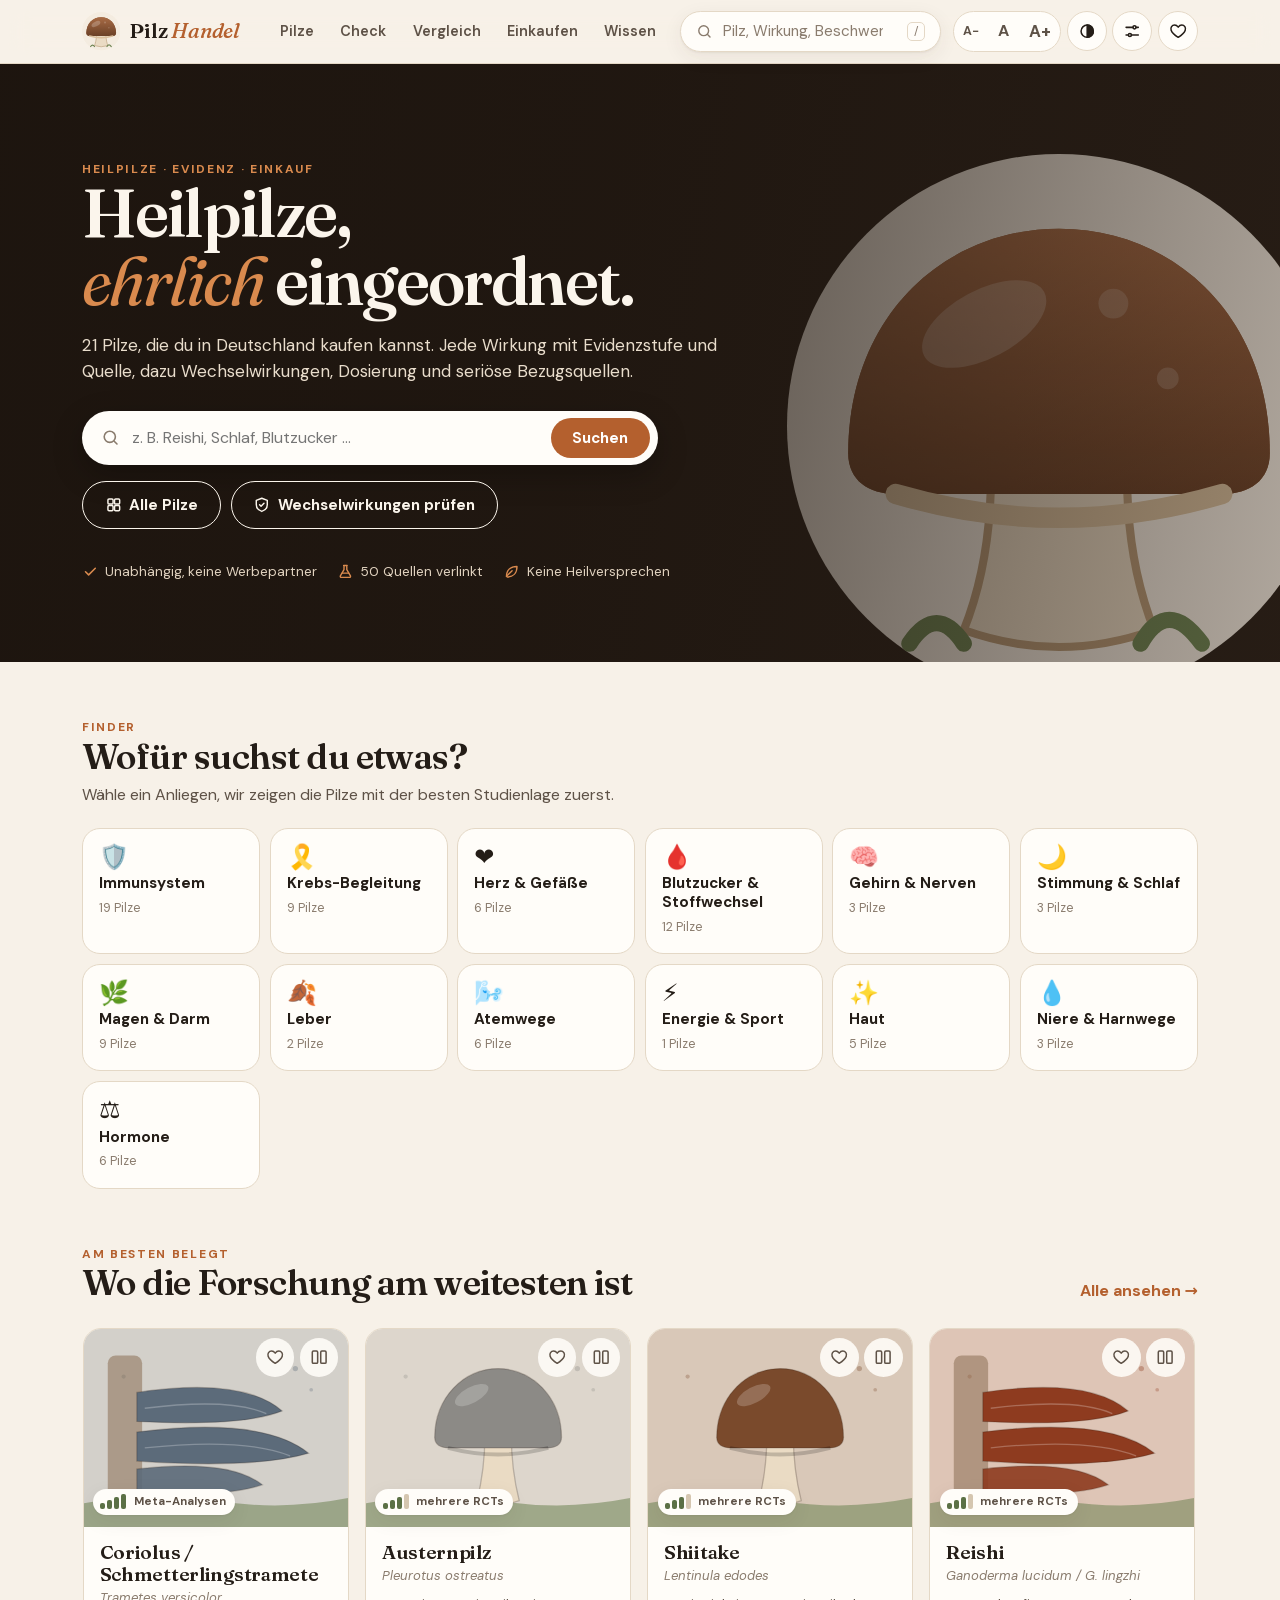
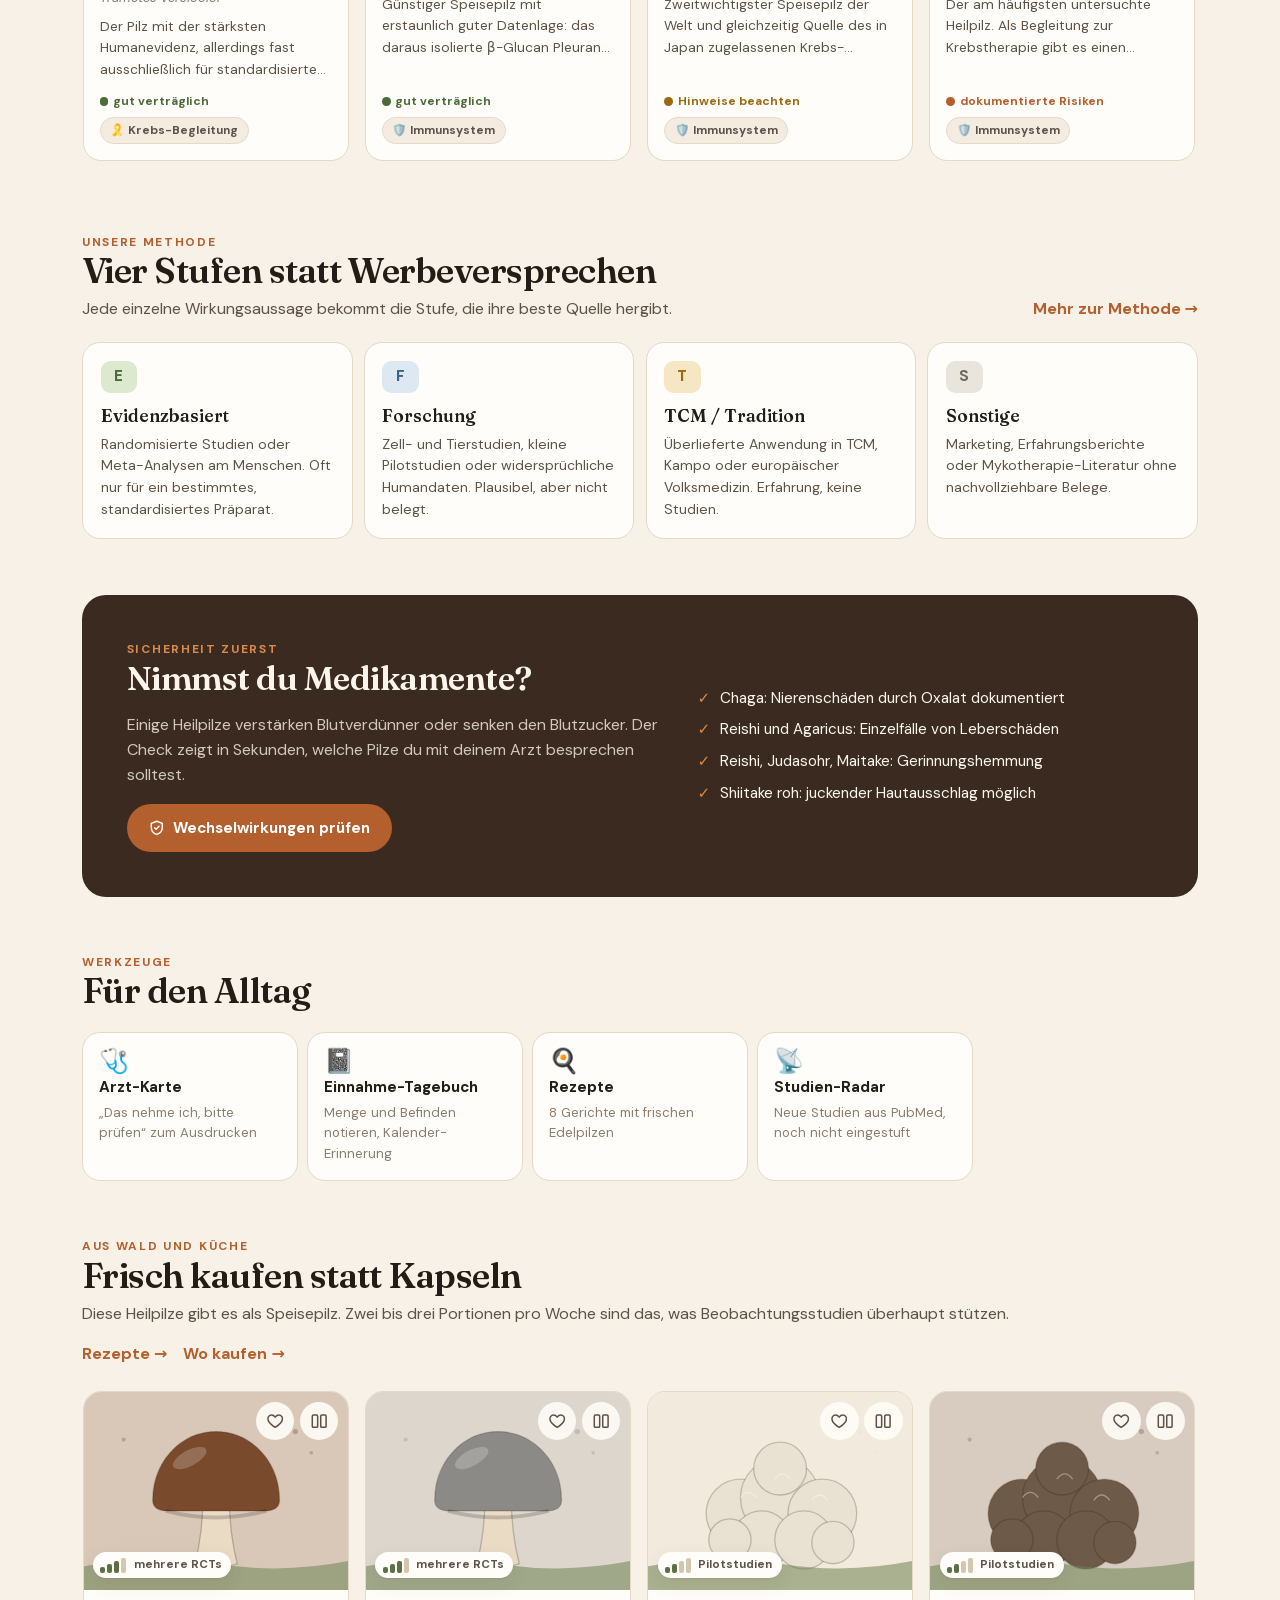
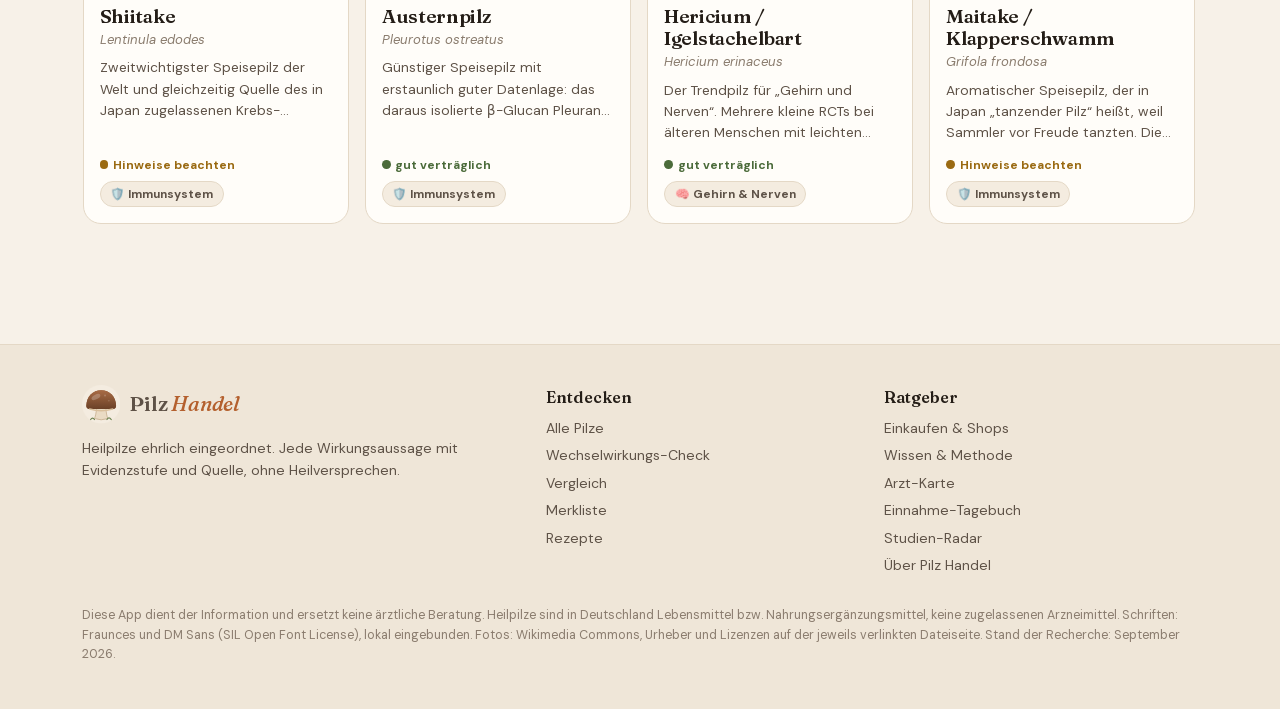
==== commit 2ff1baa6: "Pilz Handel: Rezepte, Arzt-Karte, Tagebuch, Studien-Radar, lokale Schriften Setzt die Punkte aus KON" ====
--- a/pilzhandel/index.html
+++ b/pilzhandel/index.html
@@ -13,9 +13,7 @@
 <link rel="manifest" href="manifest.webmanifest">
 <link rel="icon" href="icon.svg" type="image/svg+xml">
 <link rel="apple-touch-icon" href="icons/icon-192.png">
-<link rel="preconnect" href="https://fonts.googleapis.com">
-<link rel="preconnect" href="https://fonts.gstatic.com" crossorigin>
-<link href="https://fonts.googleapis.com/css2?family=DM+Sans:ital,opsz,wght@0,9..40,400;0,9..40,600;0,9..40,700;0,9..40,800;1,9..40,400&family=Fraunces:ital,opsz,wght@0,9..144,400;0,9..144,600;1,9..144,400;1,9..144,500&display=swap" rel="stylesheet">
+<link rel="stylesheet" href="fonts/fonts.css">
 <script>
   /* Theme und Schriftgröße vor dem ersten Rendern setzen, damit nichts flackert */
   (function(){
@@ -128,14 +126,14 @@
       </div>
       <div>
         <h4>Entdecken</h4>
-        <ul><li><a href="#/pilze">Alle Pilze</a></li><li><a href="#/check">Wechselwirkungs-Check</a></li><li><a href="#/vergleich">Vergleich</a></li><li><a href="#/merkliste">Merkliste</a></li></ul>
+        <ul><li><a href="#/pilze">Alle Pilze</a></li><li><a href="#/check">Wechselwirkungs-Check</a></li><li><a href="#/vergleich">Vergleich</a></li><li><a href="#/merkliste">Merkliste</a></li><li><a href="#/rezepte">Rezepte</a></li></ul>
       </div>
       <div>
         <h4>Ratgeber</h4>
-        <ul><li><a href="#/shops">Einkaufen &amp; Shops</a></li><li><a href="#/wissen">Wissen &amp; Methode</a></li><li><a href="#/ueber">Über Pilz Handel</a></li></ul>
+        <ul><li><a href="#/shops">Einkaufen &amp; Shops</a></li><li><a href="#/wissen">Wissen &amp; Methode</a></li><li><a href="#/arztkarte">Arzt-Karte</a></li><li><a href="#/tagebuch">Einnahme-Tagebuch</a></li><li><a href="#/radar">Studien-Radar</a></li><li><a href="#/ueber">Über Pilz Handel</a></li></ul>
       </div>
     </div>
-    <p class="fine">Diese App dient der Information und ersetzt keine ärztliche Beratung. Heilpilze sind in Deutschland Lebensmittel bzw. Nahrungsergänzungsmittel, keine zugelassenen Arzneimittel. Fotos: Wikimedia Commons, Urheber und Lizenzen auf der jeweils verlinkten Dateiseite. Stand der Recherche: September 2026.</p>
+    <p class="fine">Diese App dient der Information und ersetzt keine ärztliche Beratung. Heilpilze sind in Deutschland Lebensmittel bzw. Nahrungsergänzungsmittel, keine zugelassenen Arzneimittel. Schriften: Fraunces und DM Sans (SIL Open Font License), lokal eingebunden. Fotos: Wikimedia Commons, Urheber und Lizenzen auf der jeweils verlinkten Dateiseite. Stand der Recherche: September 2026.</p>
   </div>
 </footer>
 
@@ -155,6 +153,7 @@
 <div class="toast" id="toast" role="status" aria-live="polite"></div>
 
 <script src="data.js"></script>
+<script src="radar.js"></script>
 <script src="app.js"></script>
 </body>
 </html>
--- a/pilzhandel/fonts/fonts.css
+++ b/pilzhandel/fonts/fonts.css
@@ -0,0 +1,164 @@
+/* Schriften lokal eingebunden (SIL Open Font License): Fraunces und DM Sans, Latin + Latin-Ext.
+   Stammt aus Google Fonts, damit die App ohne Abruf bei Google auskommt. */
+/* latin-ext */
+@font-face {
+  font-family: 'DM Sans';
+  font-style: italic;
+  font-weight: 400;
+  font-display: swap;
+  src: url(DMSans-italic-latin-ext.woff2) format('woff2');
+  unicode-range: U+0100-02BA, U+02BD-02C5, U+02C7-02CC, U+02CE-02D7, U+02DD-02FF, U+0304, U+0308, U+0329, U+1D00-1DBF, U+1E00-1E9F, U+1EF2-1EFF, U+2020, U+20A0-20AB, U+20AD-20C0, U+2113, U+2C60-2C7F, U+A720-A7FF;
+}
+/* latin */
+@font-face {
+  font-family: 'DM Sans';
+  font-style: italic;
+  font-weight: 400;
+  font-display: swap;
+  src: url(DMSans-italic-latin.woff2) format('woff2');
+  unicode-range: U+0000-00FF, U+0131, U+0152-0153, U+02BB-02BC, U+02C6, U+02DA, U+02DC, U+0304, U+0308, U+0329, U+2000-206F, U+20AC, U+2122, U+2191, U+2193, U+2212, U+2215, U+FEFF, U+FFFD;
+}
+/* latin-ext */
+@font-face {
+  font-family: 'DM Sans';
+  font-style: normal;
+  font-weight: 400;
+  font-display: swap;
+  src: url(DMSans-normal-latin-ext.woff2) format('woff2');
+  unicode-range: U+0100-02BA, U+02BD-02C5, U+02C7-02CC, U+02CE-02D7, U+02DD-02FF, U+0304, U+0308, U+0329, U+1D00-1DBF, U+1E00-1E9F, U+1EF2-1EFF, U+2020, U+20A0-20AB, U+20AD-20C0, U+2113, U+2C60-2C7F, U+A720-A7FF;
+}
+/* latin */
+@font-face {
+  font-family: 'DM Sans';
+  font-style: normal;
+  font-weight: 400;
+  font-display: swap;
+  src: url(DMSans-normal-latin.woff2) format('woff2');
+  unicode-range: U+0000-00FF, U+0131, U+0152-0153, U+02BB-02BC, U+02C6, U+02DA, U+02DC, U+0304, U+0308, U+0329, U+2000-206F, U+20AC, U+2122, U+2191, U+2193, U+2212, U+2215, U+FEFF, U+FFFD;
+}
+/* latin-ext */
+@font-face {
+  font-family: 'DM Sans';
+  font-style: normal;
+  font-weight: 600;
+  font-display: swap;
+  src: url(DMSans-normal-latin-ext.woff2) format('woff2');
+  unicode-range: U+0100-02BA, U+02BD-02C5, U+02C7-02CC, U+02CE-02D7, U+02DD-02FF, U+0304, U+0308, U+0329, U+1D00-1DBF, U+1E00-1E9F, U+1EF2-1EFF, U+2020, U+20A0-20AB, U+20AD-20C0, U+2113, U+2C60-2C7F, U+A720-A7FF;
+}
+/* latin */
+@font-face {
+  font-family: 'DM Sans';
+  font-style: normal;
+  font-weight: 600;
+  font-display: swap;
+  src: url(DMSans-normal-latin.woff2) format('woff2');
+  unicode-range: U+0000-00FF, U+0131, U+0152-0153, U+02BB-02BC, U+02C6, U+02DA, U+02DC, U+0304, U+0308, U+0329, U+2000-206F, U+20AC, U+2122, U+2191, U+2193, U+2212, U+2215, U+FEFF, U+FFFD;
+}
+/* latin-ext */
+@font-face {
+  font-family: 'DM Sans';
+  font-style: normal;
+  font-weight: 700;
+  font-display: swap;
+  src: url(DMSans-normal-latin-ext.woff2) format('woff2');
+  unicode-range: U+0100-02BA, U+02BD-02C5, U+02C7-02CC, U+02CE-02D7, U+02DD-02FF, U+0304, U+0308, U+0329, U+1D00-1DBF, U+1E00-1E9F, U+1EF2-1EFF, U+2020, U+20A0-20AB, U+20AD-20C0, U+2113, U+2C60-2C7F, U+A720-A7FF;
+}
+/* latin */
+@font-face {
+  font-family: 'DM Sans';
+  font-style: normal;
+  font-weight: 700;
+  font-display: swap;
+  src: url(DMSans-normal-latin.woff2) format('woff2');
+  unicode-range: U+0000-00FF, U+0131, U+0152-0153, U+02BB-02BC, U+02C6, U+02DA, U+02DC, U+0304, U+0308, U+0329, U+2000-206F, U+20AC, U+2122, U+2191, U+2193, U+2212, U+2215, U+FEFF, U+FFFD;
+}
+/* latin-ext */
+@font-face {
+  font-family: 'DM Sans';
+  font-style: normal;
+  font-weight: 800;
+  font-display: swap;
+  src: url(DMSans-normal-latin-ext.woff2) format('woff2');
+  unicode-range: U+0100-02BA, U+02BD-02C5, U+02C7-02CC, U+02CE-02D7, U+02DD-02FF, U+0304, U+0308, U+0329, U+1D00-1DBF, U+1E00-1E9F, U+1EF2-1EFF, U+2020, U+20A0-20AB, U+20AD-20C0, U+2113, U+2C60-2C7F, U+A720-A7FF;
+}
+/* latin */
+@font-face {
+  font-family: 'DM Sans';
+  font-style: normal;
+  font-weight: 800;
+  font-display: swap;
+  src: url(DMSans-normal-latin.woff2) format('woff2');
+  unicode-range: U+0000-00FF, U+0131, U+0152-0153, U+02BB-02BC, U+02C6, U+02DA, U+02DC, U+0304, U+0308, U+0329, U+2000-206F, U+20AC, U+2122, U+2191, U+2193, U+2212, U+2215, U+FEFF, U+FFFD;
+}
+/* latin-ext */
+@font-face {
+  font-family: 'Fraunces';
+  font-style: italic;
+  font-weight: 400;
+  font-display: swap;
+  src: url(Fraunces-italic-latin-ext.woff2) format('woff2');
+  unicode-range: U+0100-02BA, U+02BD-02C5, U+02C7-02CC, U+02CE-02D7, U+02DD-02FF, U+0304, U+0308, U+0329, U+1D00-1DBF, U+1E00-1E9F, U+1EF2-1EFF, U+2020, U+20A0-20AB, U+20AD-20C0, U+2113, U+2C60-2C7F, U+A720-A7FF;
+}
+/* latin */
+@font-face {
+  font-family: 'Fraunces';
+  font-style: italic;
+  font-weight: 400;
+  font-display: swap;
+  src: url(Fraunces-italic-latin.woff2) format('woff2');
+  unicode-range: U+0000-00FF, U+0131, U+0152-0153, U+02BB-02BC, U+02C6, U+02DA, U+02DC, U+0304, U+0308, U+0329, U+2000-206F, U+20AC, U+2122, U+2191, U+2193, U+2212, U+2215, U+FEFF, U+FFFD;
+}
+/* latin-ext */
+@font-face {
+  font-family: 'Fraunces';
+  font-style: italic;
+  font-weight: 500;
+  font-display: swap;
+  src: url(Fraunces-italic-latin-ext.woff2) format('woff2');
+  unicode-range: U+0100-02BA, U+02BD-02C5, U+02C7-02CC, U+02CE-02D7, U+02DD-02FF, U+0304, U+0308, U+0329, U+1D00-1DBF, U+1E00-1E9F, U+1EF2-1EFF, U+2020, U+20A0-20AB, U+20AD-20C0, U+2113, U+2C60-2C7F, U+A720-A7FF;
+}
+/* latin */
+@font-face {
+  font-family: 'Fraunces';
+  font-style: italic;
+  font-weight: 500;
+  font-display: swap;
+  src: url(Fraunces-italic-latin.woff2) format('woff2');
+  unicode-range: U+0000-00FF, U+0131, U+0152-0153, U+02BB-02BC, U+02C6, U+02DA, U+02DC, U+0304, U+0308, U+0329, U+2000-206F, U+20AC, U+2122, U+2191, U+2193, U+2212, U+2215, U+FEFF, U+FFFD;
+}
+/* latin-ext */
+@font-face {
+  font-family: 'Fraunces';
+  font-style: normal;
+  font-weight: 400;
+  font-display: swap;
+  src: url(Fraunces-normal-latin-ext.woff2) format('woff2');
+  unicode-range: U+0100-02BA, U+02BD-02C5, U+02C7-02CC, U+02CE-02D7, U+02DD-02FF, U+0304, U+0308, U+0329, U+1D00-1DBF, U+1E00-1E9F, U+1EF2-1EFF, U+2020, U+20A0-20AB, U+20AD-20C0, U+2113, U+2C60-2C7F, U+A720-A7FF;
+}
+/* latin */
+@font-face {
+  font-family: 'Fraunces';
+  font-style: normal;
+  font-weight: 400;
+  font-display: swap;
+  src: url(Fraunces-normal-latin.woff2) format('woff2');
+  unicode-range: U+0000-00FF, U+0131, U+0152-0153, U+02BB-02BC, U+02C6, U+02DA, U+02DC, U+0304, U+0308, U+0329, U+2000-206F, U+20AC, U+2122, U+2191, U+2193, U+2212, U+2215, U+FEFF, U+FFFD;
+}
+/* latin-ext */
+@font-face {
+  font-family: 'Fraunces';
+  font-style: normal;
+  font-weight: 600;
+  font-display: swap;
+  src: url(Fraunces-normal-latin-ext.woff2) format('woff2');
+  unicode-range: U+0100-02BA, U+02BD-02C5, U+02C7-02CC, U+02CE-02D7, U+02DD-02FF, U+0304, U+0308, U+0329, U+1D00-1DBF, U+1E00-1E9F, U+1EF2-1EFF, U+2020, U+20A0-20AB, U+20AD-20C0, U+2113, U+2C60-2C7F, U+A720-A7FF;
+}
+/* latin */
+@font-face {
+  font-family: 'Fraunces';
+  font-style: normal;
+  font-weight: 600;
+  font-display: swap;
+  src: url(Fraunces-normal-latin.woff2) format('woff2');
+  unicode-range: U+0000-00FF, U+0131, U+0152-0153, U+02BB-02BC, U+02C6, U+02DA, U+02DC, U+0304, U+0308, U+0329, U+2000-206F, U+20AC, U+2122, U+2191, U+2193, U+2212, U+2215, U+FEFF, U+FFFD;
+}
--- a/pilzhandel/app.css
+++ b/pilzhandel/app.css
@@ -533,10 +533,83 @@
 .tray.show{display:flex;}
 @media(min-width:900px){.tray{bottom:1.5rem;}}
 
+/* Werkzeug-Kacheln */
+.tools4{display:grid;grid-template-columns:repeat(auto-fill, minmax(min(100%, 13rem), 1fr));gap:.6rem;}
+.tools4 .tile small{font-size:.82rem;}
+
+/* Rezepte */
+.rcard .media{display:block;}
+.rcard .foot{gap:.35rem;justify-content:flex-start;}
+.rlayout{display:grid;grid-template-columns:minmax(0,1fr);gap:1.5rem;padding-bottom:2rem;}
+@media(min-width:800px){.rlayout{grid-template-columns:minmax(15rem,1fr) 2fr;align-items:start;}}
+.ingr{list-style:none;padding:0 !important;}
+.ingr label{display:flex;gap:.55rem;align-items:flex-start;cursor:pointer;}
+.ingr input{accent-color:var(--accent);margin-top:.25rem;}
+.ingr input:checked + *, .ingr label:has(input:checked){color:var(--ink-3);text-decoration:line-through;}
+.steps{padding-left:0;list-style:none;counter-reset:st;display:grid;gap:.8rem;margin:0;}
+.steps li{counter-increment:st;display:flex;gap:.8rem;align-items:flex-start;}
+.steps li::before{content:counter(st);flex:none;width:1.8rem;height:1.8rem;border-radius:50%;background:var(--accent-bg);color:var(--accent);font-weight:800;display:grid;place-items:center;font-size:.9rem;}
+
+/* Arzt-Karte */
+.akarte{background:var(--surface);border:1px solid var(--line);border-radius:var(--r);padding:1.4rem;margin-bottom:2rem;display:grid;gap:1rem;}
+.akarte header{display:flex;justify-content:space-between;gap:1rem;flex-wrap:wrap;align-items:flex-start;border-bottom:2px solid var(--line);padding-bottom:.8rem;}
+.akarte h2{font-family:var(--font-display);font-size:1.3rem;margin:.2rem 0 0;}
+.akarte p{margin:0;}
+.afields{display:grid;grid-template-columns:minmax(0,1fr);gap:.7rem;}
+@media(min-width:700px){.afields{grid-template-columns:1fr 2fr;}}
+.afields label, .diaryform label{display:grid;gap:.25rem;font-size:.8rem;font-weight:700;color:var(--ink-3);text-transform:uppercase;letter-spacing:.06em;}
+.akarte input, .akarte textarea, .diaryform input:not([type=radio]){font:inherit;font-size:.95rem;color:var(--ink);background:var(--bg);border:1px solid var(--line);border-radius:var(--r-xs);padding:.5rem .65rem;width:100%;text-transform:none;letter-spacing:0;font-weight:400;}
+.akarte textarea{resize:vertical;}
+.atable{width:100%;border-collapse:collapse;font-size:.9rem;}
+.atable th{text-align:left;font-size:.75rem;text-transform:uppercase;letter-spacing:.06em;color:var(--ink-3);padding:.4rem .5rem;border-bottom:1px solid var(--line-2);}
+.atable td{vertical-align:top;padding:.7rem .5rem;border-bottom:1px solid var(--line);}
+.atable td:first-child{width:24%;} .atable td:nth-child(2){width:28%;}
+.atable ul{margin:.3rem 0 0;padding-left:1rem;} .atable li{margin-bottom:.2rem;}
+.atable .asafe{color:var(--ink-2);font-size:.85rem;}
+.atable .ast{display:inline-block;font-size:.78rem;padding:.1rem .5rem;border-radius:999px;background:var(--ok-bg);color:var(--ok);}
+.atable tr.l1 .ast{background:var(--warn-bg);color:var(--warn);}
+.atable tr.l2 .ast{background:var(--danger-bg);color:var(--danger);}
+@media(max-width:640px){
+  .atable thead{display:none;} .atable tr{display:block;border-bottom:1px solid var(--line-2);padding:.5rem 0;}
+  .atable td{display:block;width:auto !important;border:0;padding:.3rem 0;}
+}
+.aq ul{margin:.4rem 0 0;padding-left:1.1rem;}
+.akarte .fine{font-size:.75rem;color:var(--ink-3);}
+
+/* Tagebuch */
+.diaryform{display:grid;gap:.9rem;}
+.dgrid{display:grid;grid-template-columns:repeat(auto-fit, minmax(min(100%, 11rem), 1fr));gap:.7rem;}
+.diaryform input:not([type=radio]){height:2.45rem;}
+.diaryform .select{height:2.45rem;border-radius:var(--r-xs);width:100%;}
+.diaryform .btn{justify-self:start;}
+.mood{border:0;padding:0;margin:0;display:flex;gap:.4rem;flex-wrap:wrap;align-items:center;}
+.mood legend{font-size:.8rem;font-weight:700;color:var(--ink-3);text-transform:uppercase;letter-spacing:.06em;margin-bottom:.3rem;padding:0;}
+.mood label{cursor:pointer;}
+.mood input{position:absolute;opacity:0;pointer-events:none;}
+.mood span{display:grid;place-items:center;width:2.6rem;height:2.6rem;border-radius:50%;font-size:1.4rem;border:2px solid var(--line);background:var(--bg);transition:.15s;}
+.mood input:checked + span{border-color:var(--accent);background:var(--accent-bg);transform:scale(1.08);}
+.mood input:focus-visible + span{outline:2px solid var(--accent);outline-offset:2px;}
+.dlog{margin-top:1.2rem;display:grid;gap:1rem;}
+.dday h4{margin:0 0 .4rem;font-size:.8rem;text-transform:uppercase;letter-spacing:.08em;color:var(--ink-3);}
+.dentry{display:flex;gap:.7rem;align-items:center;background:var(--surface);border:1px solid var(--line);border-radius:var(--r-sm);padding:.6rem .7rem;margin-bottom:.4rem;font-size:.92rem;}
+.dentry > div{flex:1;min-width:0;}
+.dentry .dm{font-size:1.4rem;}
+
+/* Studien-Radar */
+.studies{padding-left:1rem;display:grid;gap:.6rem;margin:.2rem 0 0;}
+.studies a{font-weight:600;}
+
 @media (prefers-reduced-motion: reduce){ *{transition:none !important;scroll-behavior:auto !important;} }
 @media print{
   .toolbar,.tabbar,.filterbar,.tray,.toast,.dacts,.back,.mcard .acts{display:none !important;}
   body{background:#fff;color:#000;padding:0;}
   .dhero{min-height:auto;color:#000;background:none;} .dhero::after,.dhero .pimg{display:none;}
   .dhero .latin,.dhero .alt{color:#333;}
-}
+  .footer,.noprint,.picker{display:none !important;}
+  .akarte{border:0;padding:0;margin:0;background:#fff;color:#000;}
+  .akarte input,.akarte textarea{border:0;border-bottom:1px solid #999;border-radius:0;background:#fff;color:#000;padding:.2rem 0;}
+  .akarte input::placeholder,.akarte textarea::placeholder{color:transparent;}
+  .atable td,.atable th{border-color:#bbb;} .atable tr{break-inside:avoid;}
+  .atable .ast{border:1px solid currentColor;}
+  .recipe a.chip[href="#/rezepte"],.recipe .btn{display:none !important;}
+}
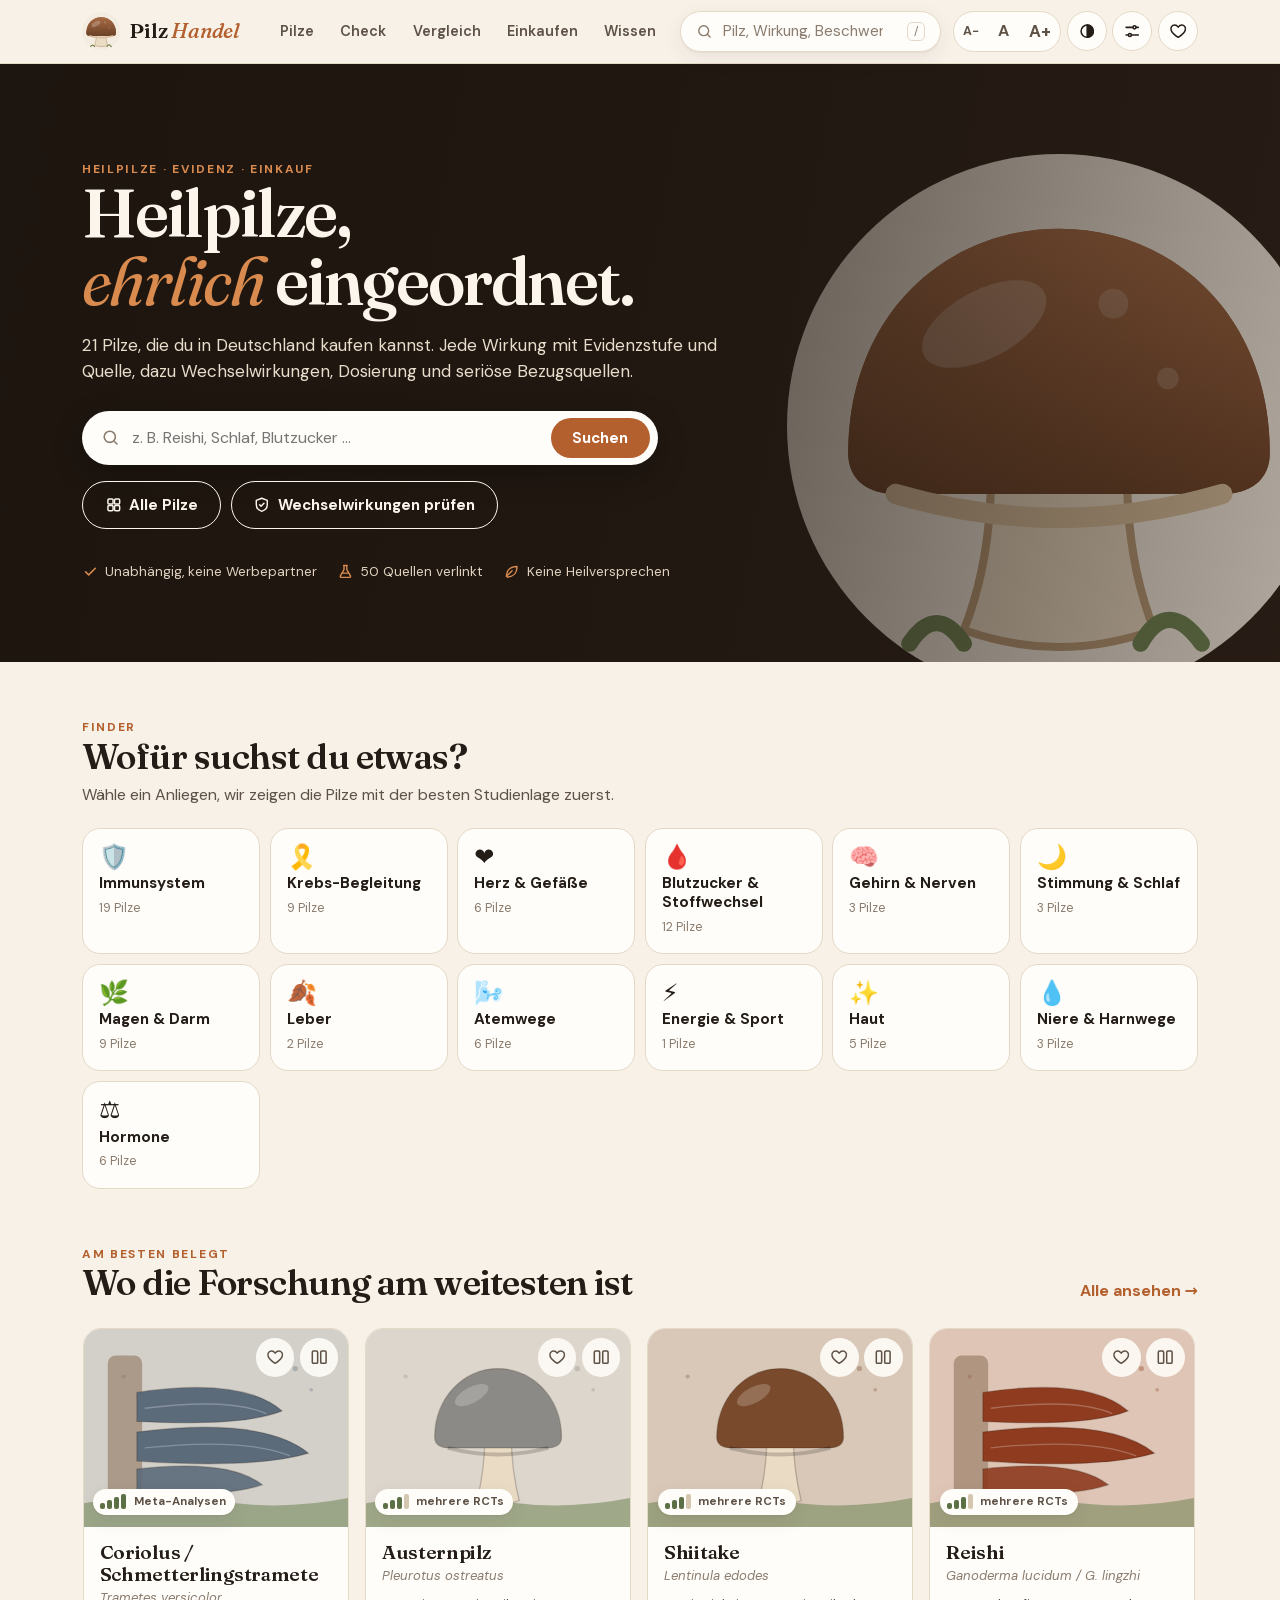
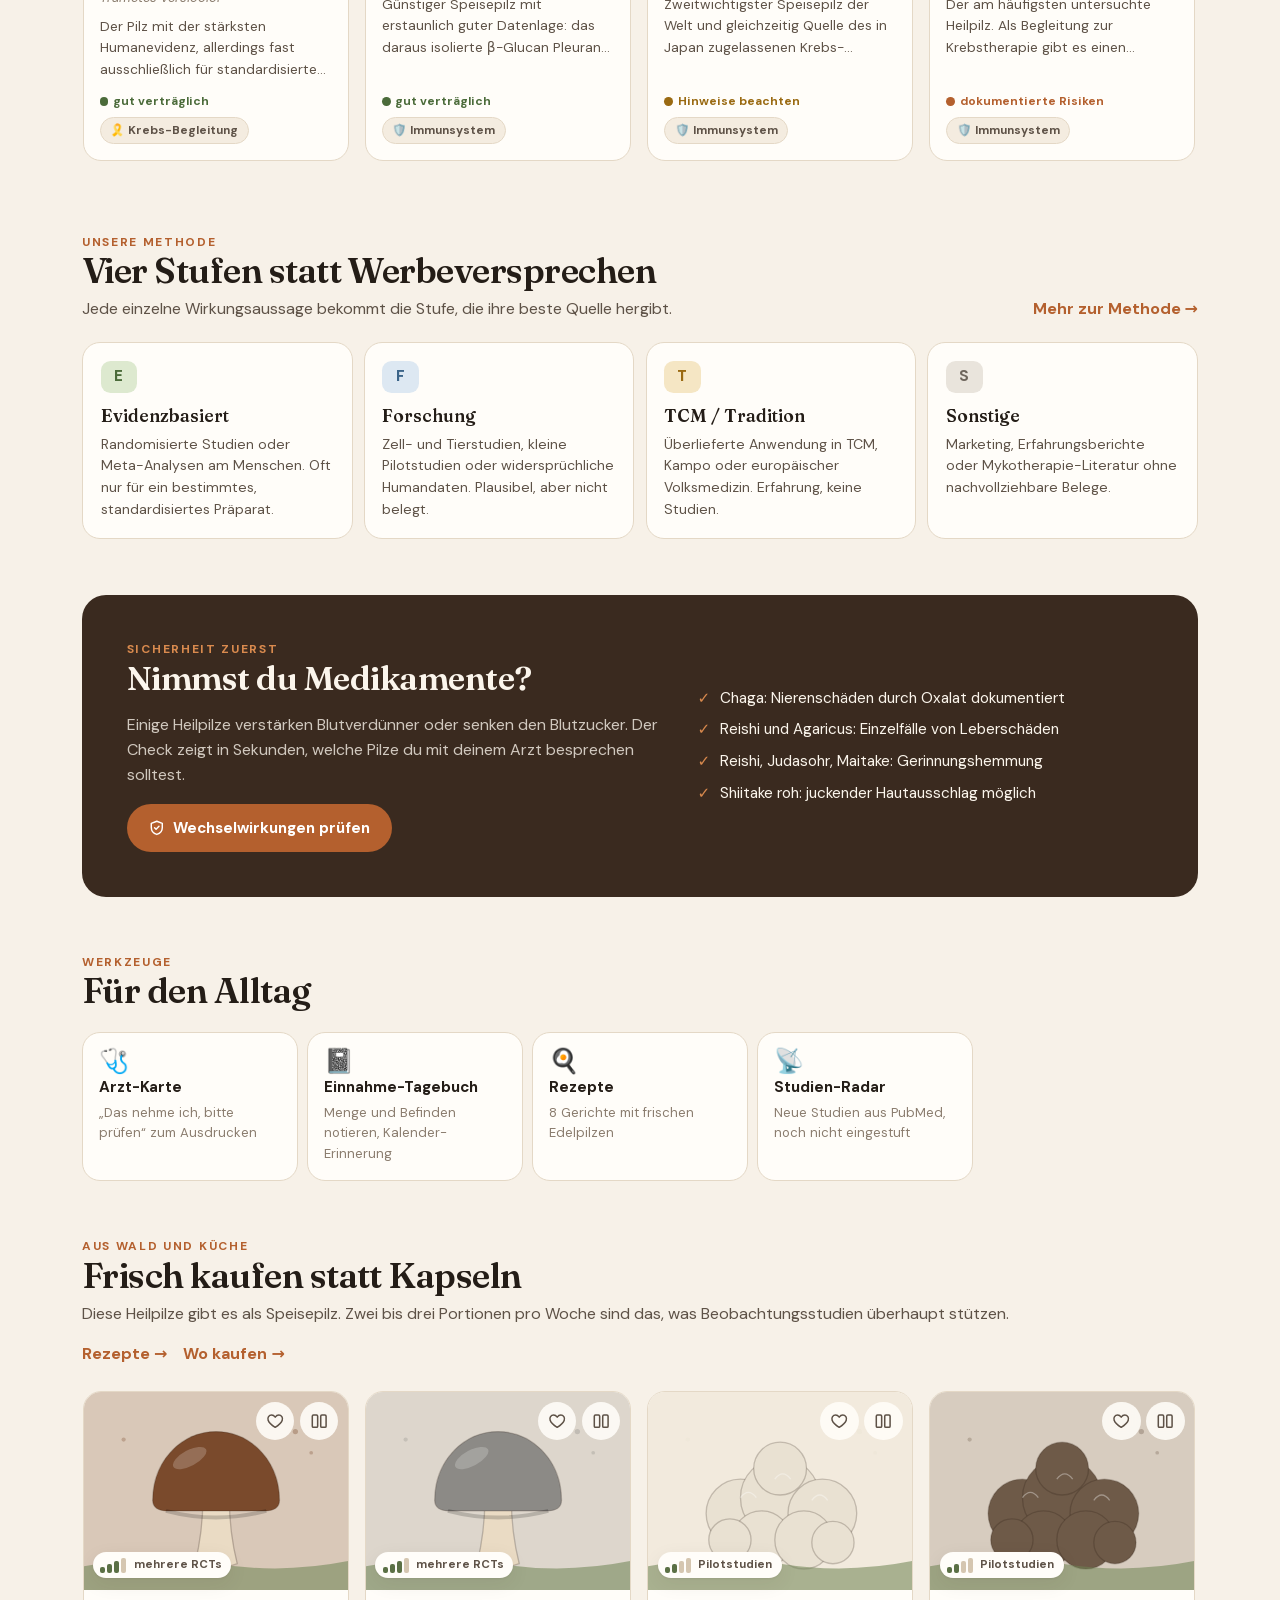
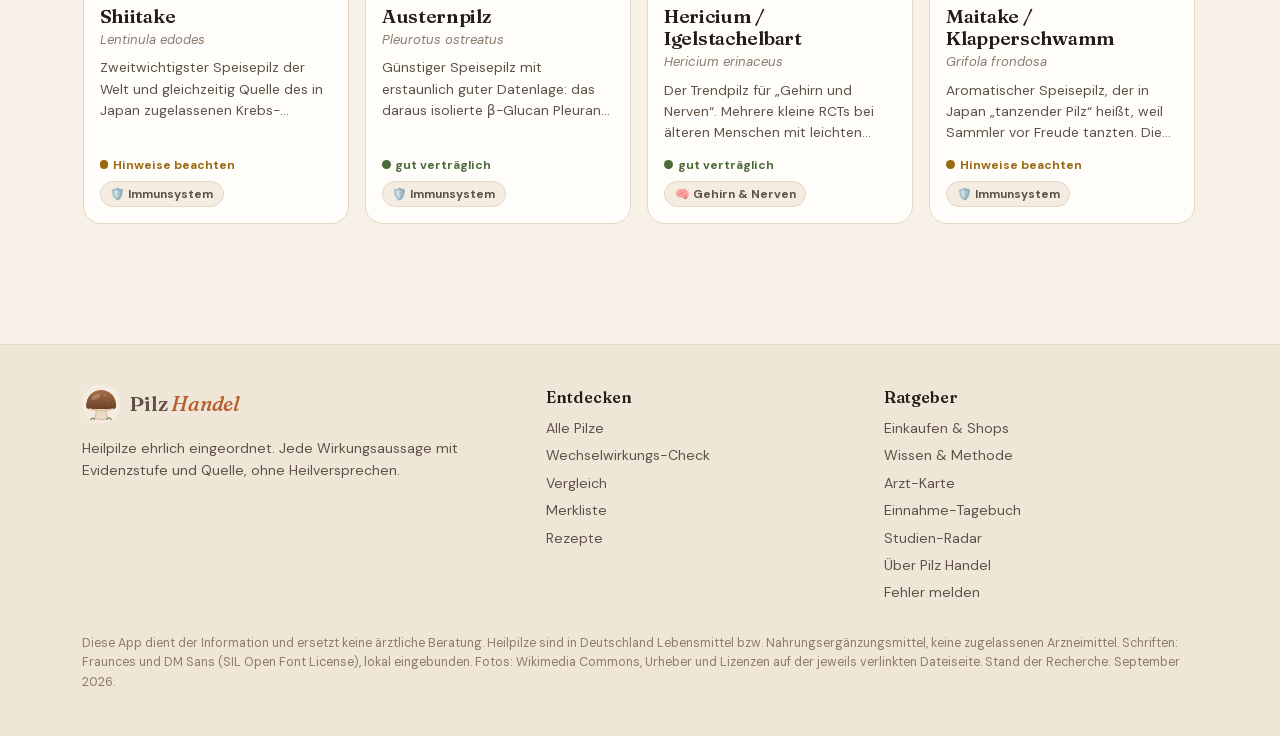
==== commit a10a4e29: "Pilot-Regeln Schritt 1-3: Rückgängig, Meldeweg, Tests Arbeitsplan aus CLAUDE.md (Weg B, Pilot-Kern-R" ====
--- a/pilzhandel/index.html
+++ b/pilzhandel/index.html
@@ -130,7 +130,7 @@
       </div>
       <div>
         <h4>Ratgeber</h4>
-        <ul><li><a href="#/shops">Einkaufen &amp; Shops</a></li><li><a href="#/wissen">Wissen &amp; Methode</a></li><li><a href="#/arztkarte">Arzt-Karte</a></li><li><a href="#/tagebuch">Einnahme-Tagebuch</a></li><li><a href="#/radar">Studien-Radar</a></li><li><a href="#/ueber">Über Pilz Handel</a></li></ul>
+        <ul><li><a href="#/shops">Einkaufen &amp; Shops</a></li><li><a href="#/wissen">Wissen &amp; Methode</a></li><li><a href="#/arztkarte">Arzt-Karte</a></li><li><a href="#/tagebuch">Einnahme-Tagebuch</a></li><li><a href="#/radar">Studien-Radar</a></li><li><a href="#/ueber">Über Pilz Handel</a></li><li><a href="https://github.com/stephandel/heilpilze/issues/new?labels=inhalt&amp;title=Fehler%20in%20Pilz%20Handel" target="_blank" rel="noopener">Fehler melden</a></li></ul>
       </div>
     </div>
     <p class="fine">Diese App dient der Information und ersetzt keine ärztliche Beratung. Heilpilze sind in Deutschland Lebensmittel bzw. Nahrungsergänzungsmittel, keine zugelassenen Arzneimittel. Schriften: Fraunces und DM Sans (SIL Open Font License), lokal eingebunden. Fotos: Wikimedia Commons, Urheber und Lizenzen auf der jeweils verlinkten Dateiseite. Stand der Recherche: September 2026.</p>
@@ -154,6 +154,7 @@
 
 <script src="data.js"></script>
 <script src="radar.js"></script>
+<script src="logic.js"></script>
 <script src="app.js"></script>
 </body>
 </html>
--- a/pilzhandel/app.css
+++ b/pilzhandel/app.css
@@ -526,6 +526,9 @@
 /* Toast */
 .toast{position:fixed;left:50%;bottom:calc(9rem + env(safe-area-inset-bottom));transform:translateX(-50%) translateY(1rem);background:var(--brand);color:var(--brand-ink);padding:.7rem 1.1rem;border-radius:999px;font-weight:700;font-size:.88rem;box-shadow:var(--shadow-lg);opacity:0;pointer-events:none;transition:.25s;z-index:80;max-width:calc(100vw - 2rem);}
 .toast.show{opacity:1;transform:translateX(-50%) translateY(0);}
+.toast.has-action{pointer-events:auto;display:flex;align-items:center;gap:.7rem;border-radius:999px;}
+.toast .undo{background:transparent;border:1px solid color-mix(in srgb, var(--brand-ink) 50%, transparent);color:var(--brand-ink);font:inherit;font-weight:700;border-radius:999px;padding:.25rem .7rem;cursor:pointer;flex:none;}
+.toast .undo:hover,.toast .undo:focus-visible{background:color-mix(in srgb, var(--brand-ink) 15%, transparent);}
 @media(min-width:900px){.toast{bottom:5.5rem;}}
 
 /* Compare tray */
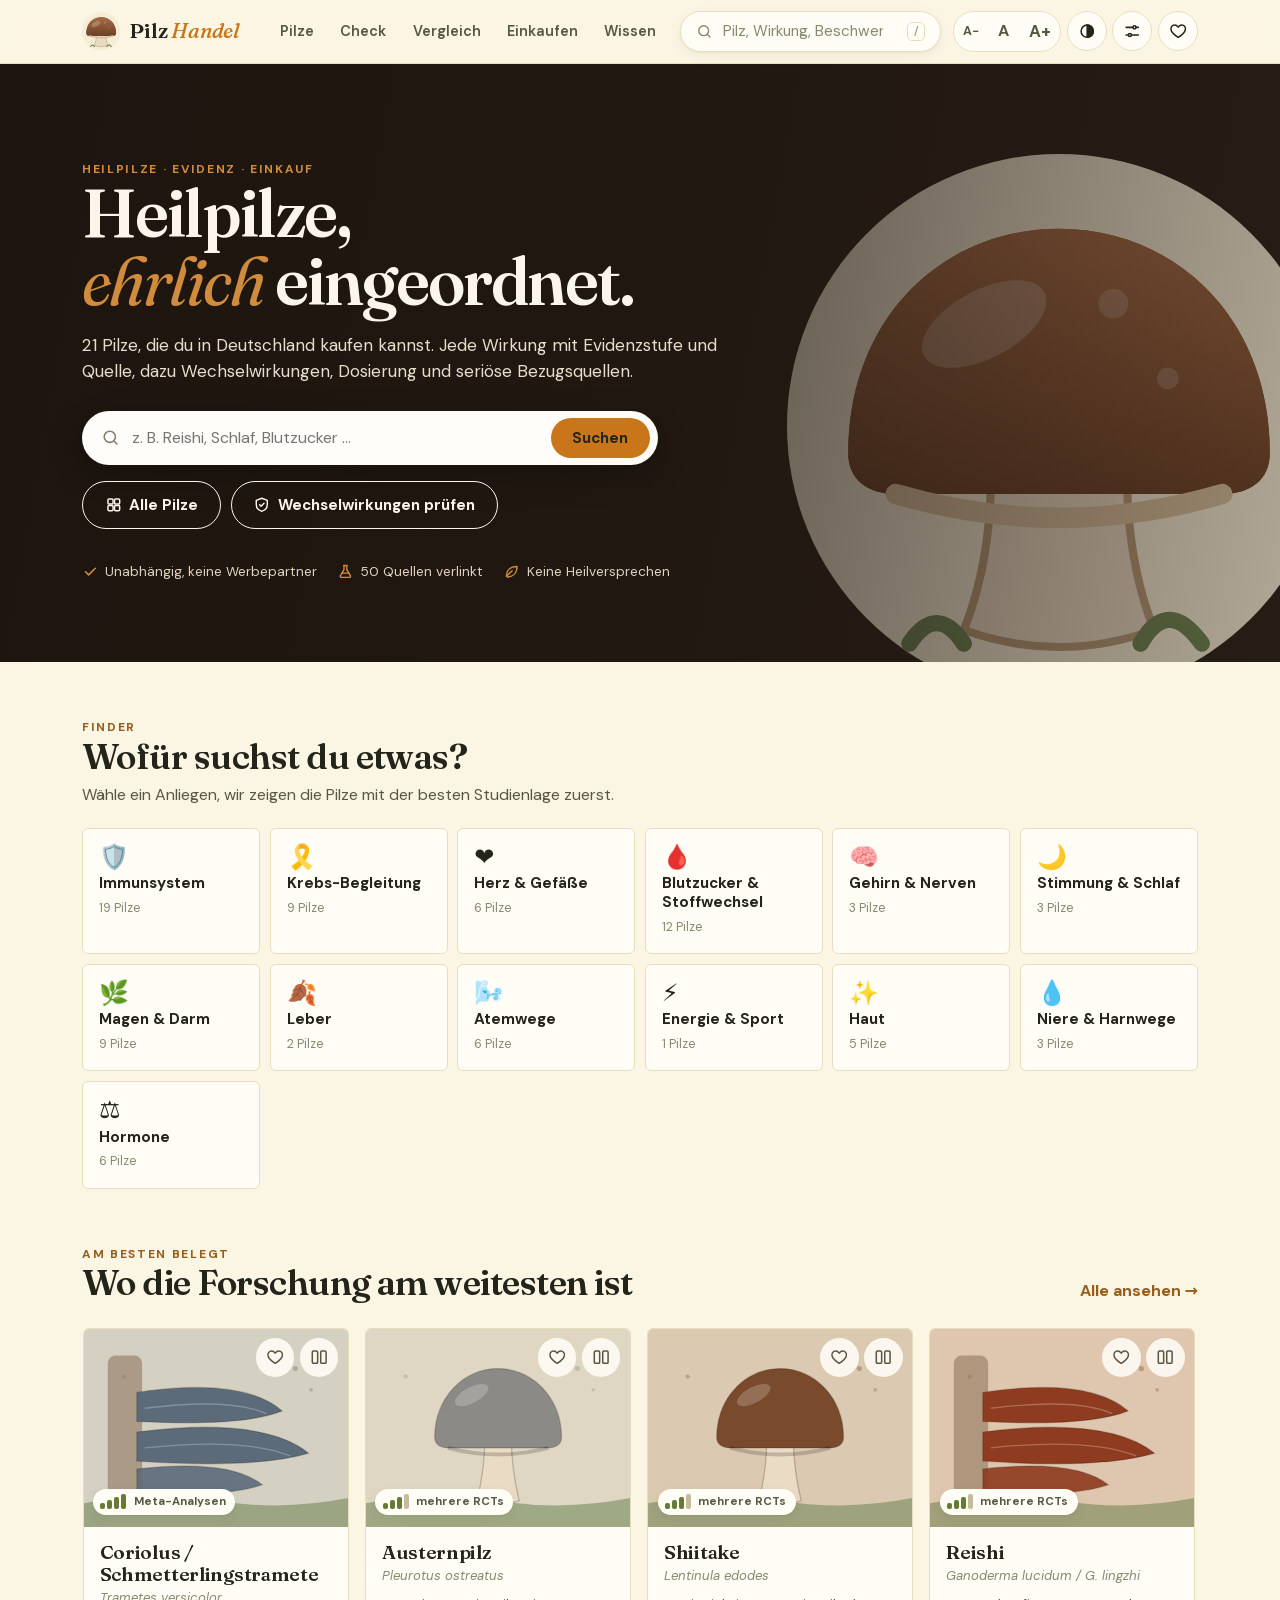
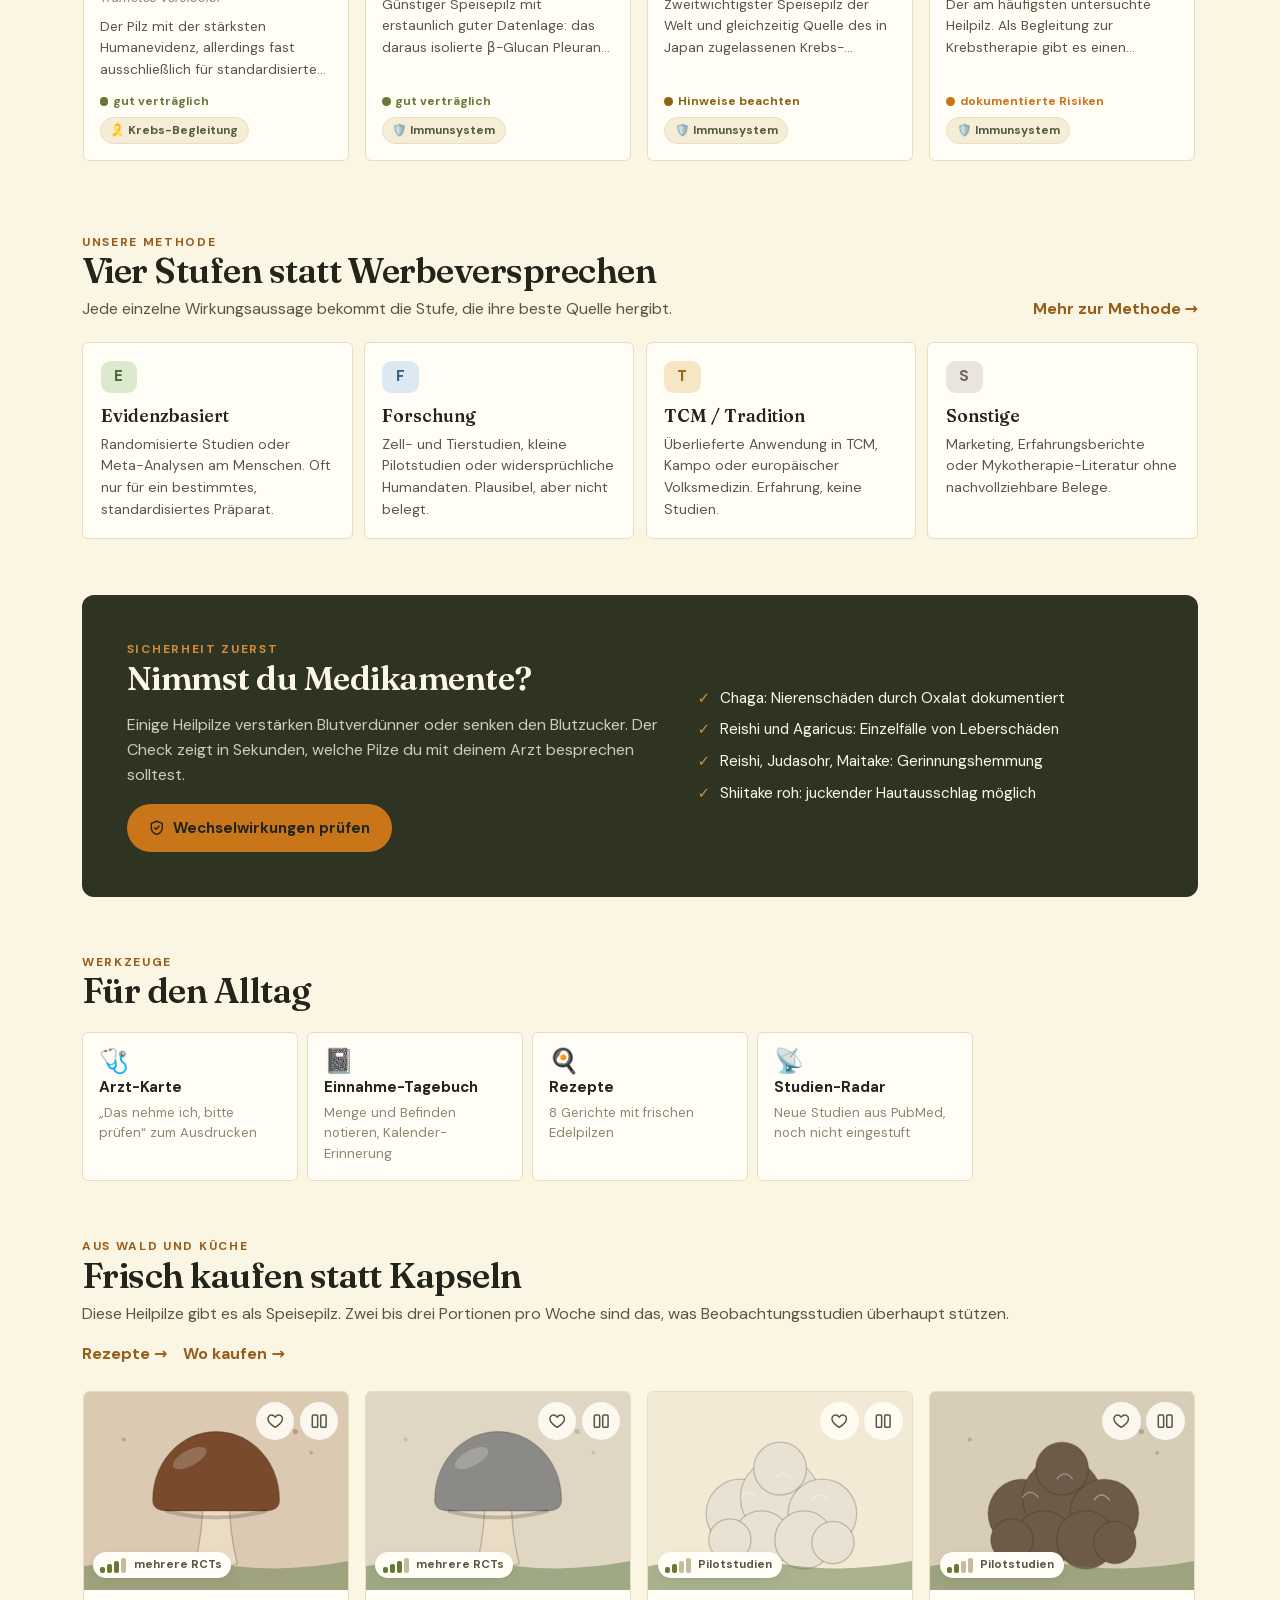
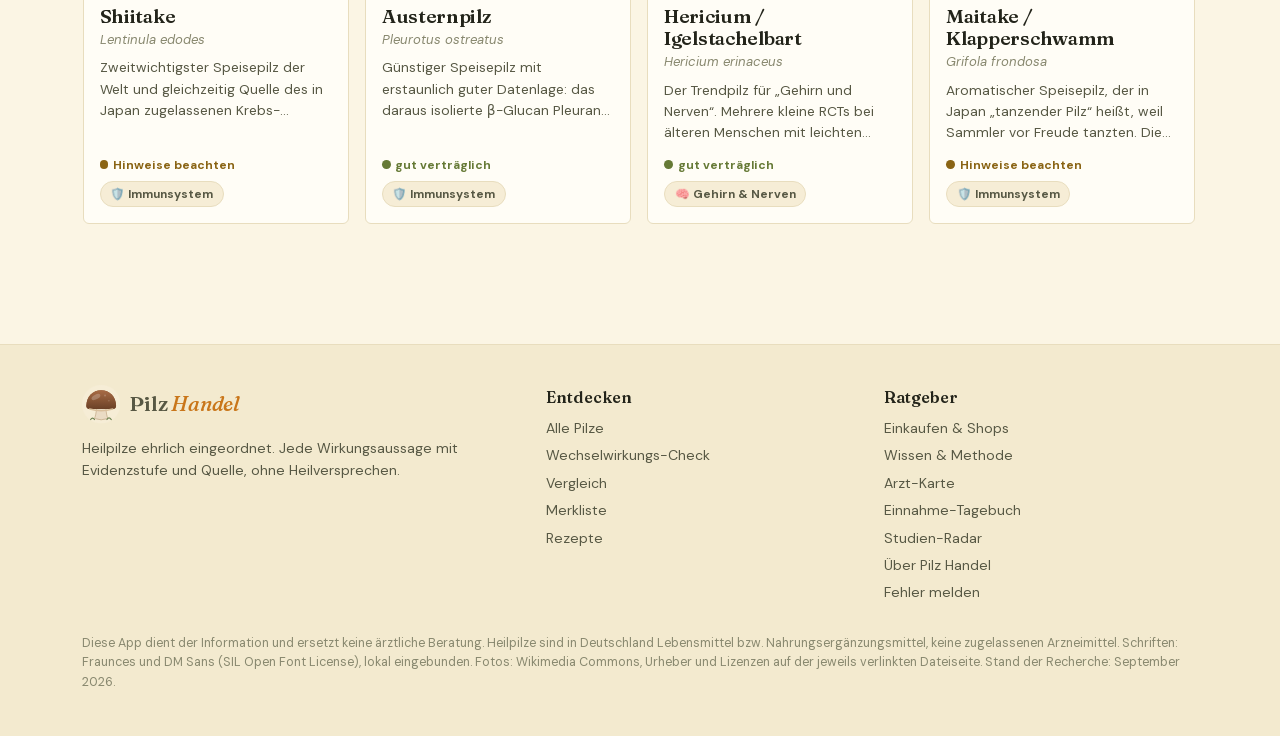
==== commit 6b45adcb: "Stil Pfifferling umsetzen, Kontrastlücken beheben (Arbeitsplan Schritt 6) Farbtokens, Eckenradius (6" ====
--- a/pilzhandel/index.html
+++ b/pilzhandel/index.html
@@ -6,8 +6,8 @@
 <title>Pilz Handel · Heilpilze ehrlich eingeordnet</title>
 <meta name="description" content="Pilz Handel: 21 Heil- und Vitalpilze mit evidenzbasierter Einstufung jeder Wirkung, Wechselwirkungs-Check, Vergleich, Einkaufsratgeber und seriösen Shops.">
 <meta name="robots" content="noindex, nofollow">
-<meta name="theme-color" content="#F7F1E8" media="(prefers-color-scheme: light)">
-<meta name="theme-color" content="#15110E" media="(prefers-color-scheme: dark)">
+<meta name="theme-color" content="#FBF5E4" media="(prefers-color-scheme: light)">
+<meta name="theme-color" content="#14140E" media="(prefers-color-scheme: dark)">
 <meta name="apple-mobile-web-app-capable" content="yes">
 <meta name="apple-mobile-web-app-title" content="Pilz Handel">
 <link rel="manifest" href="manifest.webmanifest">
--- a/pilzhandel/app.css
+++ b/pilzhandel/app.css
@@ -4,22 +4,33 @@
    Alle Größen in rem, damit die Textgrößen-Einstellung greift.
    ========================================================== */
 :root{
-  --bg:#F7F1E8; --bg-2:#EFE6D8; --surface:#FFFDF9; --surface-2:#F4ECE0;
-  --ink:#241D17; --ink-2:#5E5247; --ink-3:#8A7C6E; --line:#E4D8C6; --line-2:#D5C6B0;
-  --brand:#3A2A1F; --brand-ink:#FBF5EC;
-  --accent:#B4602E; --accent-2:#D98A4E; --accent-bg:#F6E3D2;
-  --moss:#5B7045; --moss-bg:#E4EBD8;
+  /* Pfifferling-Palette, siehe CLAUDE.md und Stilwahl-Artifact vom 25.09.2026 */
+  --bg:#FBF5E4; --bg-2:#F3EACF; --surface:#FFFDF6; --surface-2:#F6EDD6;
+  --ink:#23241A; --ink-2:#575844; --ink-3:#88886F; --line:#E8DDBE; --line-2:#C5BCA0;
+  --brand:#2F3322; --brand-ink:#FBF6E6;
+  --accent:#C9761A; --accent-2:#D18B3C; --accent-bg:#F8E2BE;
+  /* --accent-ink: dieselbe Markenfarbe, aber abgedunkelt für Fließtext/Links auf hellem
+     Grund — die reine --accent erreicht dort nur 3,2:1, nicht die geforderten 4,5:1.
+     --on-accent: fester, themenunabhängiger dunkler Ton für Text/Icons AUF der
+     Akzentfarbe (Buttons) — weißer Text erreicht darauf nur 3,45:1 (dunkel: 2:1). */
+  --accent-ink:#975D1A;
+  --on-accent:#23241A;
+  --moss:#667A36; --moss-bg:#E7ECCF;
   --plum:#6B4E71;
-  --danger:#A3412B; --danger-bg:#F6DFD6;
-  --warn:#9A6A12; --warn-bg:#F7EACB;
-  --ok:#4B6B3A; --ok-bg:#E1EBD5;
+  --danger:#B0392A; --danger-bg:#F7DBC9;
+  --warn:#8A6414; --warn-bg:#F6E7B8;
+  --ok:#667A36; --ok-bg:#E7ECCF;
   --lvE:#4B6B3A; --lvE-bg:#DDE9CF;
   --lvF:#3B6488; --lvF-bg:#DDE8F2;
   --lvT:#9A6A12; --lvT-bg:#F5E6C4;
   --lvS:#6E665D; --lvS-bg:#E9E4DC;
-  --shadow:0 1px 2px rgba(58,42,31,.06), 0 6px 20px rgba(58,42,31,.07);
-  --shadow-lg:0 10px 40px rgba(58,42,31,.16);
-  --r:18px; --r-sm:12px; --r-xs:8px;
+  /* "Karten flach" (Stilwahl): deutlich leiseren Schatten als vorher, Karten stützen
+     sich auf den Rahmen (--line), nicht auf Tiefe. --shadow-lg bleibt für echte
+     Overlays (Popover, Toast, Tray), die ohne Tiefenwirkung schwer als "darüber
+     schwebend" zu erkennen sind. */
+  --shadow:0 1px 2px rgba(35,36,26,.05), 0 4px 14px rgba(35,36,26,.05);
+  --shadow-lg:0 10px 36px rgba(35,36,26,.16);
+  --r:6px; --r-sm:4px; --r-xs:3px;
   --font-display:"Fraunces", Georgia, "Times New Roman", serif;
   --font-body:"DM Sans", system-ui, -apple-system, "Segoe UI", Roboto, sans-serif;
   --tb-h:4rem;
@@ -27,39 +38,41 @@
 }
 @media (prefers-color-scheme: dark){
   :root:not([data-theme="light"]){
-    --bg:#15110E; --bg-2:#1C1713; --surface:#211B16; --surface-2:#2A231D;
-    --ink:#F3EBDF; --ink-2:#C9BBAA; --ink-3:#9A8C7C; --line:#382E26; --line-2:#4A3E33;
-    --brand:#F3EBDF; --brand-ink:#1C1713;
-    --accent:#E8955C; --accent-2:#F0AE7A; --accent-bg:#3A271B;
-    --moss:#A5C08A; --moss-bg:#26301F;
+    --bg:#14140E; --bg-2:#1A1A12; --surface:#202016; --surface-2:#29291D;
+    --ink:#F2EEDC; --ink-2:#C9C3A6; --ink-3:#999379; --line:#36352A; --line-2:#58564A;
+    --brand:#F2EEDC; --brand-ink:#1E1E14;
+    --accent:#F0A850; --accent-2:#F3B973; --accent-bg:#3A2C14;
+    --accent-ink:#F0A850;
+    --moss:#B8C985; --moss-bg:#2A301B;
     --plum:#C7A6CE;
-    --danger:#F08E74; --danger-bg:#3A1F18;
-    --warn:#E8BF6A; --warn-bg:#35291A;
-    --ok:#A5C08A; --ok-bg:#243020;
+    --danger:#F0917A; --danger-bg:#3A2117;
+    --warn:#EBC873; --warn-bg:#362B12;
+    --ok:#B8C985; --ok-bg:#2A301B;
     --lvE:#A9C98F; --lvE-bg:#26331F;
     --lvF:#8DB7DD; --lvF-bg:#1E2B38;
     --lvT:#E8BF6A; --lvT-bg:#382C17;
     --lvS:#BDB3A6; --lvS-bg:#2E2923;
-    --shadow:0 1px 2px rgba(0,0,0,.3), 0 6px 20px rgba(0,0,0,.25);
+    --shadow:0 1px 2px rgba(0,0,0,.32), 0 6px 18px rgba(0,0,0,.22);
     --shadow-lg:0 10px 40px rgba(0,0,0,.5);
     color-scheme:dark;
   }
 }
 :root[data-theme="dark"]{
-  --bg:#15110E; --bg-2:#1C1713; --surface:#211B16; --surface-2:#2A231D;
-  --ink:#F3EBDF; --ink-2:#C9BBAA; --ink-3:#9A8C7C; --line:#382E26; --line-2:#4A3E33;
-  --brand:#F3EBDF; --brand-ink:#1C1713;
-  --accent:#E8955C; --accent-2:#F0AE7A; --accent-bg:#3A271B;
-  --moss:#A5C08A; --moss-bg:#26301F;
+  --bg:#14140E; --bg-2:#1A1A12; --surface:#202016; --surface-2:#29291D;
+  --ink:#F2EEDC; --ink-2:#C9C3A6; --ink-3:#999379; --line:#36352A; --line-2:#58564A;
+  --brand:#F2EEDC; --brand-ink:#1E1E14;
+  --accent:#F0A850; --accent-2:#F3B973; --accent-bg:#3A2C14;
+  --accent-ink:#F0A850;
+  --moss:#B8C985; --moss-bg:#2A301B;
   --plum:#C7A6CE;
-  --danger:#F08E74; --danger-bg:#3A1F18;
-  --warn:#E8BF6A; --warn-bg:#35291A;
-  --ok:#A5C08A; --ok-bg:#243020;
+  --danger:#F0917A; --danger-bg:#3A2117;
+  --warn:#EBC873; --warn-bg:#362B12;
+  --ok:#B8C985; --ok-bg:#2A301B;
   --lvE:#A9C98F; --lvE-bg:#26331F;
   --lvF:#8DB7DD; --lvF-bg:#1E2B38;
   --lvT:#E8BF6A; --lvT-bg:#382C17;
   --lvS:#BDB3A6; --lvS-bg:#2E2923;
-  --shadow:0 1px 2px rgba(0,0,0,.3), 0 6px 20px rgba(0,0,0,.25);
+  --shadow:0 1px 2px rgba(0,0,0,.32), 0 6px 18px rgba(0,0,0,.22);
   --shadow-lg:0 10px 40px rgba(0,0,0,.5);
   color-scheme:dark;
 }
@@ -75,7 +88,7 @@
 }
 @media(min-width:900px){body{padding-bottom:0;}}
 img{max-width:100%;display:block;}
-a{color:var(--accent);text-underline-offset:.15em;}
+a{color:var(--accent-ink);text-underline-offset:.15em;}
 button{font:inherit;color:inherit;}
 :focus-visible{outline:3px solid var(--accent-2);outline-offset:2px;border-radius:6px;}
 .sr{position:absolute;width:1px;height:1px;overflow:hidden;clip:rect(0 0 0 0);white-space:nowrap;}
@@ -118,7 +131,7 @@
 .tbtn svg{width:1.15rem;height:1.15rem;}
 .tbtn .badge{
   position:absolute;top:-.3rem;right:-.3rem;min-width:1.15rem;height:1.15rem;padding:0 .25rem;
-  border-radius:999px;background:var(--accent);color:#fff;font-size:.68rem;line-height:1.15rem;text-align:center;
+  border-radius:999px;background:var(--accent);color:var(--on-accent);font-size:.68rem;line-height:1.15rem;text-align:center;
 }
 .tbtn .badge:empty{display:none;}
 .fontgroup{display:none;border:1px solid var(--line);border-radius:999px;background:var(--surface);overflow:hidden;}
@@ -151,7 +164,7 @@
 .suggest .thumb{width:2.4rem;height:2.4rem;border-radius:.6rem;flex:none;overflow:hidden;}
 .suggest .t{font-weight:700;font-size:.92rem;line-height:1.2;}
 .suggest .s{font-size:.78rem;color:var(--ink-3);}
-.suggest .all{justify-content:center;font-weight:700;color:var(--accent);font-size:.85rem;}
+.suggest .all{justify-content:center;font-weight:700;color:var(--accent-ink);font-size:.85rem;}
 .search-toggle{display:inline-flex;}
 @media(min-width:700px){.search-toggle{display:none;}}
 /* Kompaktmodus: per JS gesetzt, wenn die Toolbar nicht mehr passt (z. B. große Schrift) */
@@ -189,8 +202,8 @@
   color:var(--ink-3);font-size:.68rem;font-weight:700;padding:.25rem 0;border-radius:var(--r-xs);position:relative;
 }
 .tabbar a svg{width:1.4rem;height:1.4rem;}
-.tabbar a[aria-current="page"]{color:var(--accent);}
-.tabbar .badge{position:absolute;top:0;left:55%;min-width:1rem;height:1rem;border-radius:999px;background:var(--accent);color:#fff;font-size:.62rem;line-height:1rem;text-align:center;padding:0 .2rem;}
+.tabbar a[aria-current="page"]{color:var(--accent-ink);}
+.tabbar .badge{position:absolute;top:0;left:55%;min-width:1rem;height:1rem;border-radius:999px;background:var(--accent);color:var(--on-accent);font-size:.62rem;line-height:1rem;text-align:center;padding:0 .2rem;}
 .tabbar .badge:empty{display:none;}
 @media(min-width:900px){.tabbar{display:none;}}
 
@@ -199,7 +212,7 @@
 .display{font-size:clamp(2.2rem, 6vw, 4.2rem);font-weight:600;letter-spacing:-.03em;line-height:1.02;}
 .display em{font-style:italic;font-weight:400;color:var(--accent-2);}
 .h2{font-size:clamp(1.5rem, 3.4vw, 2.2rem);}
-.eyebrow{font-size:.75rem;font-weight:700;letter-spacing:.14em;text-transform:uppercase;color:var(--accent);}
+.eyebrow{font-size:.75rem;font-weight:700;letter-spacing:.14em;text-transform:uppercase;color:var(--accent-ink);}
 .lead{font-size:1.08rem;color:var(--ink-2);max-width:40rem;}
 .muted{color:var(--ink-3);}
 .section{padding-top:2.5rem;padding-bottom:2.5rem;}
@@ -216,7 +229,7 @@
   background:var(--brand);color:var(--brand-ink);transition:transform .15s, background .15s;
 }
 .btn:hover{transform:translateY(-1px);}
-.btn.accent{background:var(--accent);color:#fff;}
+.btn.accent{background:var(--accent);color:var(--on-accent);}
 .btn.ghost{background:transparent;color:inherit;border:1.5px solid currentColor;}
 .btn.soft{background:var(--surface-2);color:var(--ink);}
 .btn.sm{min-height:2.3rem;padding:.4rem .95rem;font-size:.85rem;}
@@ -228,7 +241,7 @@
 }
 .iconbtn:hover{color:var(--ink);border-color:var(--line-2);}
 .iconbtn svg{width:1.15rem;height:1.15rem;}
-.iconbtn[aria-pressed="true"]{background:var(--accent);border-color:var(--accent);color:#fff;}
+.iconbtn[aria-pressed="true"]{background:var(--accent);border-color:var(--accent);color:var(--on-accent);}
 .iconbtn.onimg{background:color-mix(in srgb, var(--surface) 88%, transparent);backdrop-filter:blur(6px);border-color:transparent;}
 
 /* ---------- Hero ---------- */
@@ -334,7 +347,7 @@
 .pagehead .lead{margin-top:.5rem;}
 .ftoggle{margin-top:.5rem;}
 .ftoggle svg{width:1rem;height:1rem;}
-.fcount{font-weight:800;color:var(--accent);}
+.fcount{font-weight:800;color:var(--accent-ink);}
 @media(max-width:899px){ .morefilters{display:none;} .morefilters.open{display:block;} }
 @media(min-width:900px){ .ftoggle{display:none;} .filterbar{position:sticky;top:var(--tb-h);z-index:30;} }
 .filterbar{
@@ -475,7 +488,7 @@
 .linkgroups ul{list-style:none;margin:0;padding:0;}
 .linkgroups li{border-top:1px solid var(--line);}
 .linkgroups li a{display:block;padding:.6rem 0;text-decoration:none;color:var(--ink);font-size:.9rem;font-weight:600;}
-.linkgroups li a:hover{color:var(--accent);}
+.linkgroups li a:hover{color:var(--accent-ink);}
 .linkgroups li a::after{content:" ↗";color:var(--ink-3);}
 
 /* ---------- Wissen / Accordion ---------- */
@@ -485,7 +498,7 @@
 details.acc summary::after{content:"+";font-family:var(--font-body);font-size:1.4rem;color:var(--ink-3);line-height:1;}
 details.acc[open] summary::after{content:"−";}
 details.acc .body{padding:0 1.2rem 1.2rem;font-size:.95rem;overflow-x:auto;}
-details.acc .body h4{font-family:var(--font-display);font-size:1rem;margin:1rem 0 .3rem;color:var(--accent);}
+details.acc .body h4{font-family:var(--font-display);font-size:1rem;margin:1rem 0 .3rem;color:var(--accent-ink);}
 details.acc .body ul{padding-left:1.1rem;}
 details.acc .body li{margin-bottom:.35rem;}
 details.acc table.tbl{width:100%;border-collapse:collapse;font-size:.88rem;margin:.6rem 0;}
@@ -507,7 +520,7 @@
 @media(min-width:800px){.band{grid-template-columns:1.2fr 1fr;padding:2.8rem;}}
 .band h2{font-size:clamp(1.5rem,3vw,2.1rem);}
 .band p{color:color-mix(in srgb, var(--brand-ink) 78%, transparent);}
-.band .btn{background:var(--accent);color:#fff;}
+.band .btn{background:var(--accent);color:var(--on-accent);}
 .band ul{list-style:none;margin:0;padding:0;display:grid;grid-template-columns:minmax(0,1fr);gap:.5rem;}
 .band li{position:relative;padding-left:1.4rem;font-size:.95rem;}
 .band li::before{content:"✓";position:absolute;left:0;color:var(--accent-2);font-weight:800;}
@@ -520,7 +533,7 @@
 .footer ul{list-style:none;margin:0;padding:0;}
 .footer li{margin-bottom:.35rem;}
 .footer a{color:var(--ink-2);text-decoration:none;}
-.footer a:hover{color:var(--accent);}
+.footer a:hover{color:var(--accent-ink);}
 .footer .fine{margin-top:1.5rem;font-size:.78rem;color:var(--ink-3);}
 
 /* Toast */
@@ -551,7 +564,7 @@
 .ingr input:checked + *, .ingr label:has(input:checked){color:var(--ink-3);text-decoration:line-through;}
 .steps{padding-left:0;list-style:none;counter-reset:st;display:grid;gap:.8rem;margin:0;}
 .steps li{counter-increment:st;display:flex;gap:.8rem;align-items:flex-start;}
-.steps li::before{content:counter(st);flex:none;width:1.8rem;height:1.8rem;border-radius:50%;background:var(--accent-bg);color:var(--accent);font-weight:800;display:grid;place-items:center;font-size:.9rem;}
+.steps li::before{content:counter(st);flex:none;width:1.8rem;height:1.8rem;border-radius:50%;background:var(--accent-bg);color:var(--on-accent);font-weight:800;display:grid;place-items:center;font-size:.9rem;}
 
 /* Arzt-Karte */
 .akarte{background:var(--surface);border:1px solid var(--line);border-radius:var(--r);padding:1.4rem;margin-bottom:2rem;display:grid;gap:1rem;}
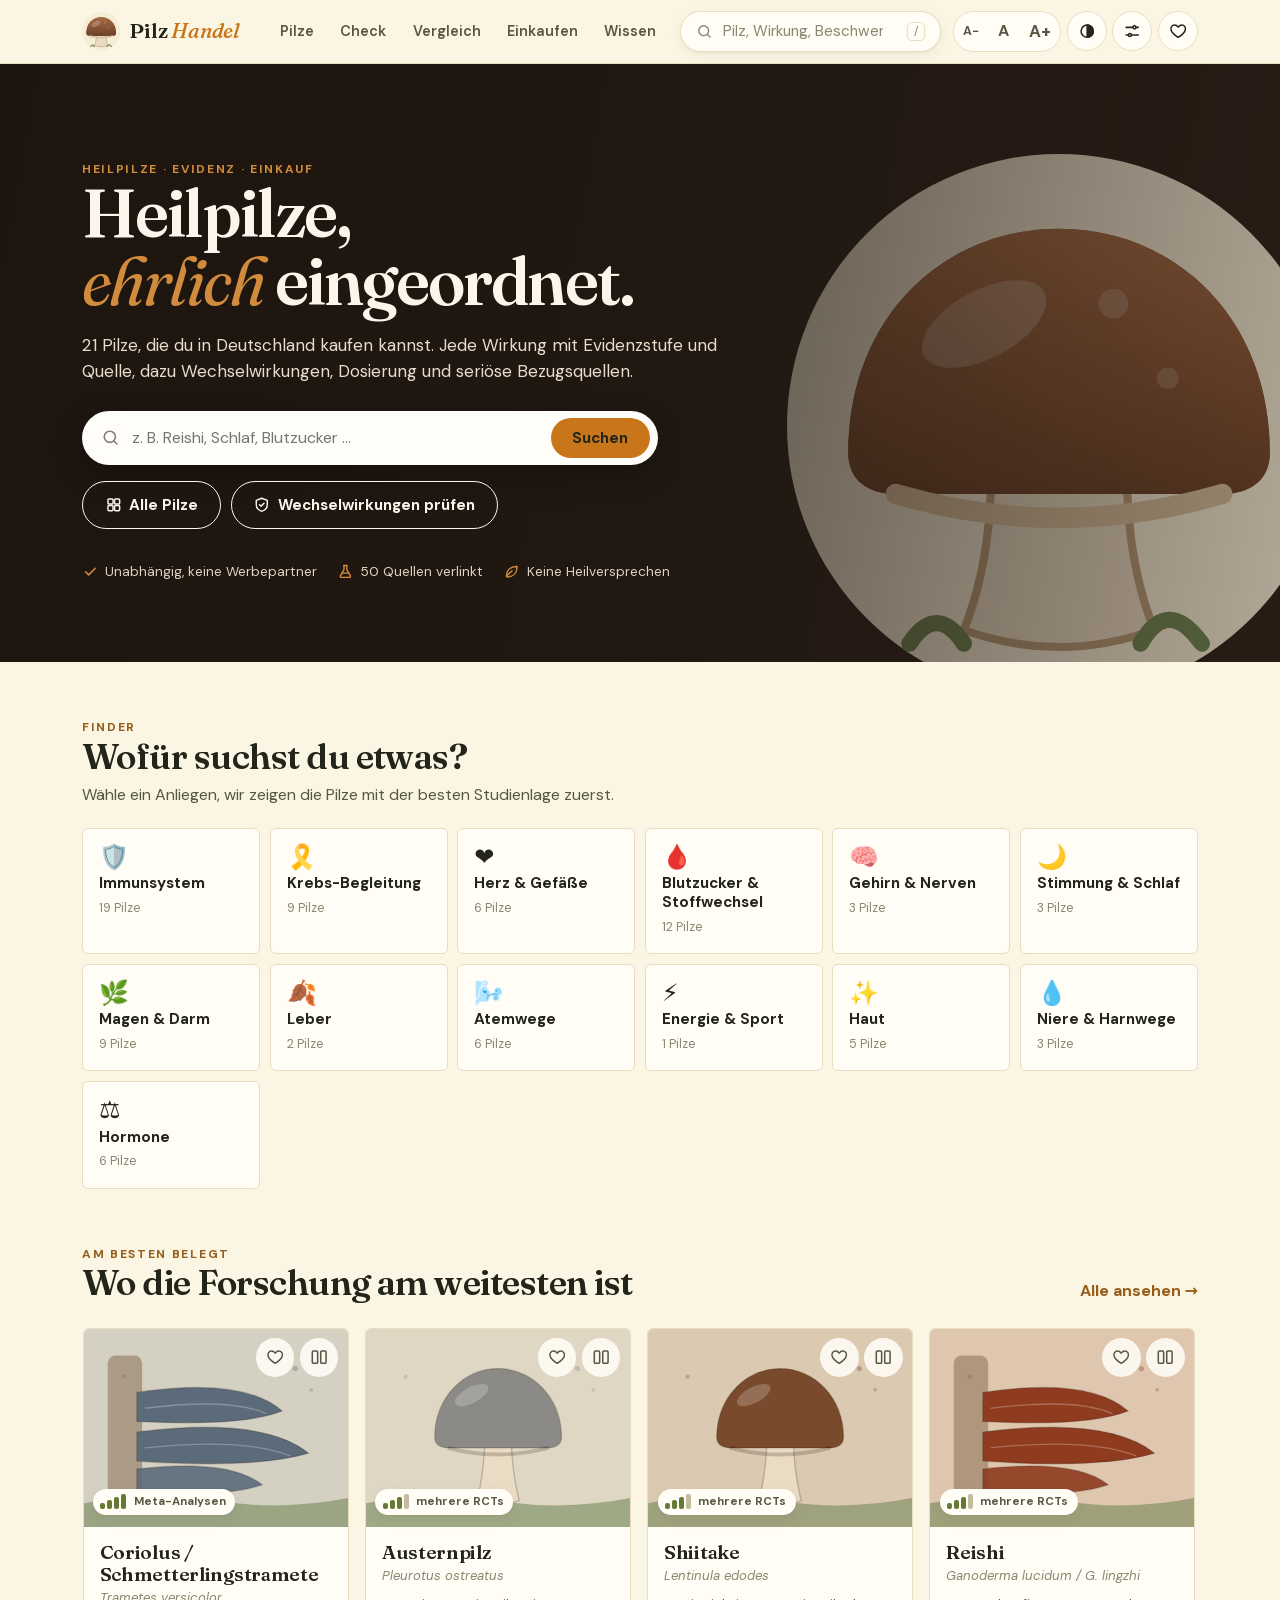
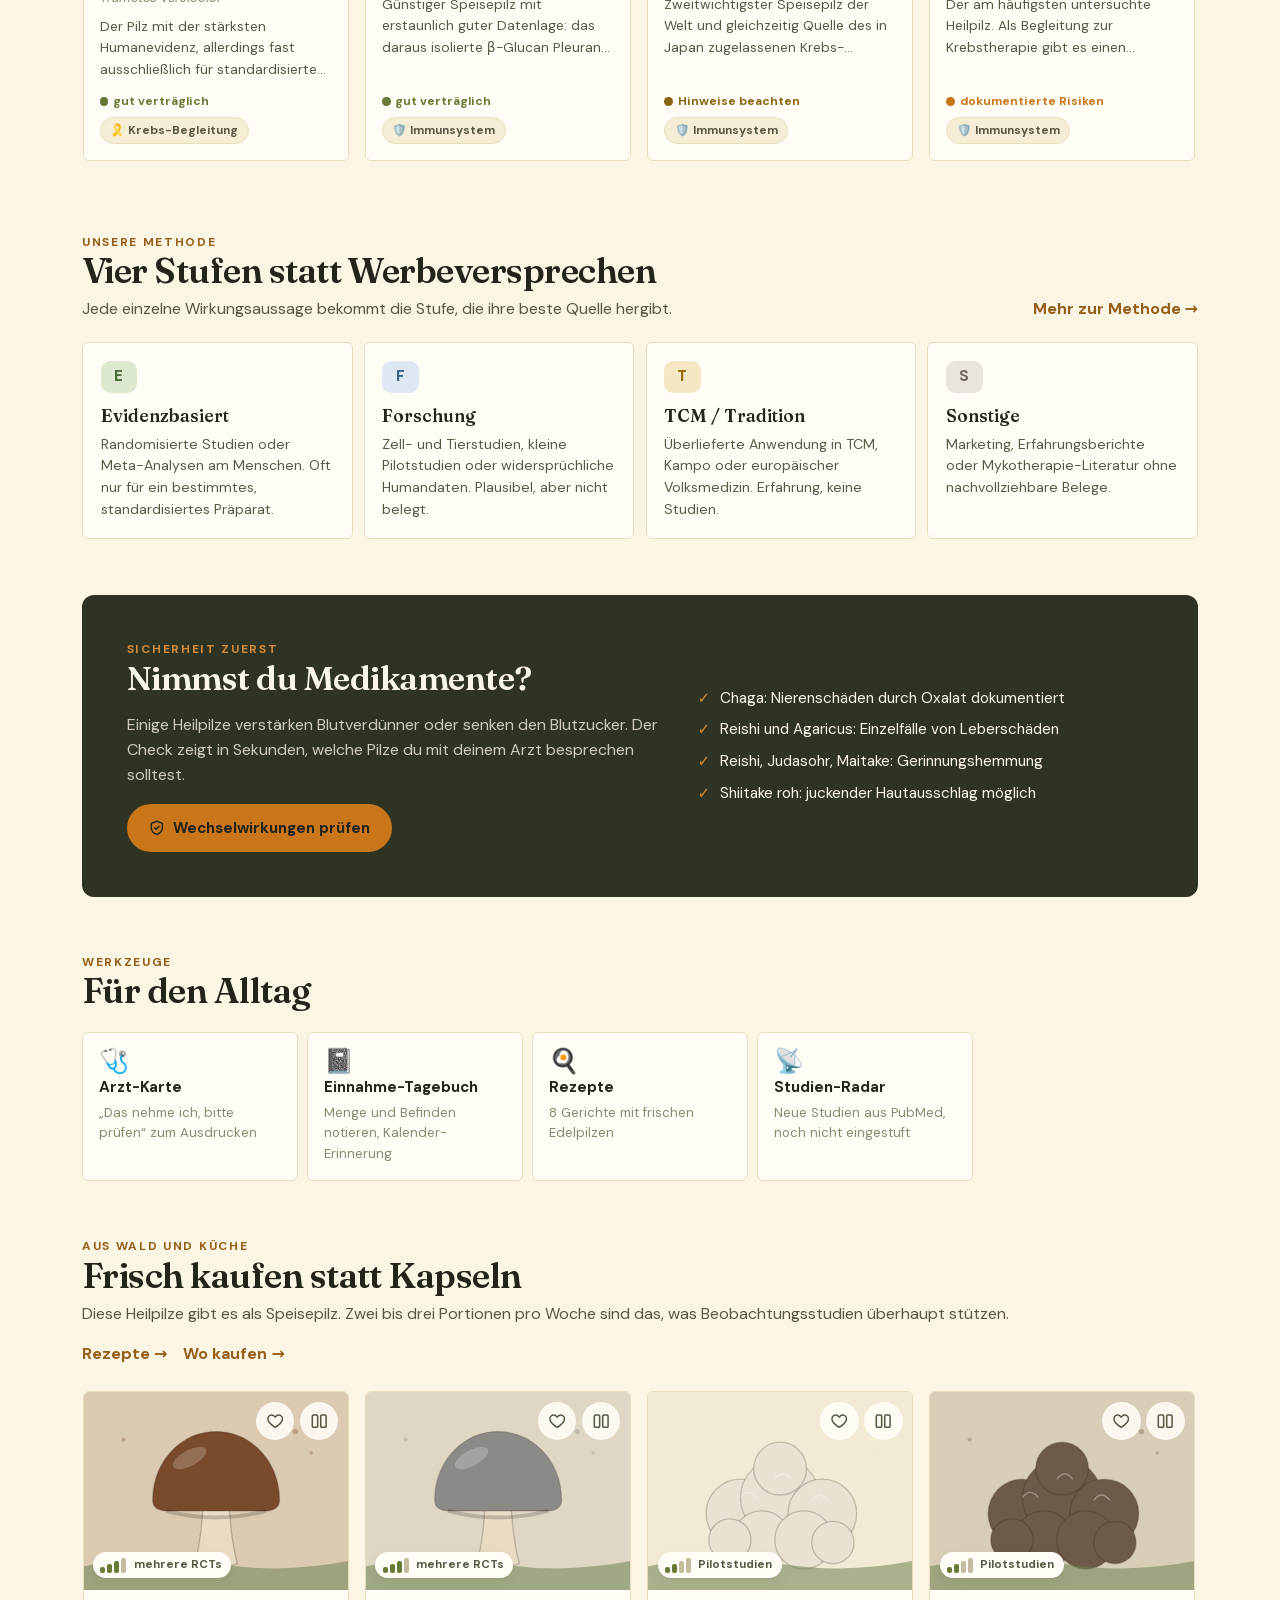
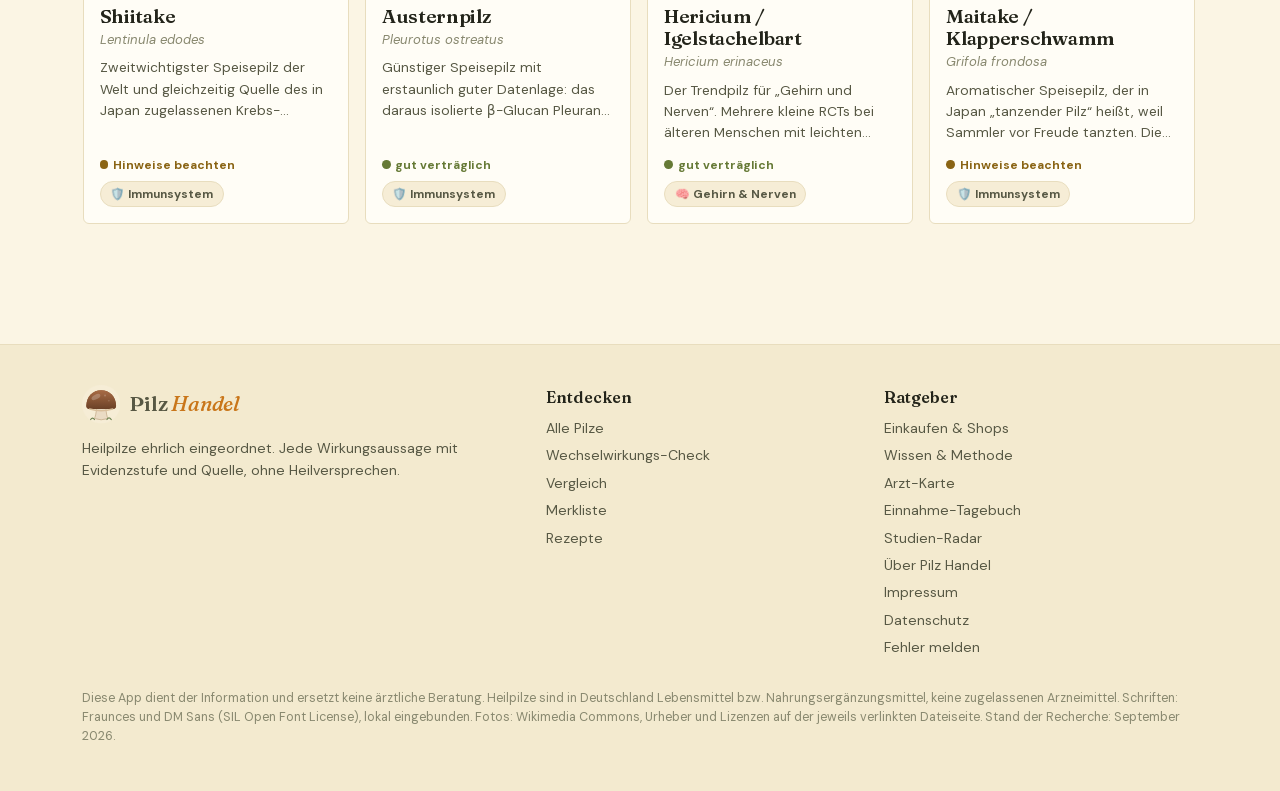
==== commit 579cb7e8: "Impressum, Datenschutz, Kennzahlen-Ziele und Handtest vorbereiten Impressum und Datenschutzerklärung" ====
--- a/pilzhandel/index.html
+++ b/pilzhandel/index.html
@@ -130,7 +130,7 @@
       </div>
       <div>
         <h4>Ratgeber</h4>
-        <ul><li><a href="#/shops">Einkaufen &amp; Shops</a></li><li><a href="#/wissen">Wissen &amp; Methode</a></li><li><a href="#/arztkarte">Arzt-Karte</a></li><li><a href="#/tagebuch">Einnahme-Tagebuch</a></li><li><a href="#/radar">Studien-Radar</a></li><li><a href="#/ueber">Über Pilz Handel</a></li><li><a href="https://github.com/stephandel/heilpilze/issues/new?labels=inhalt&amp;title=Fehler%20in%20Pilz%20Handel" target="_blank" rel="noopener">Fehler melden</a></li></ul>
+        <ul><li><a href="#/shops">Einkaufen &amp; Shops</a></li><li><a href="#/wissen">Wissen &amp; Methode</a></li><li><a href="#/arztkarte">Arzt-Karte</a></li><li><a href="#/tagebuch">Einnahme-Tagebuch</a></li><li><a href="#/radar">Studien-Radar</a></li><li><a href="#/ueber">Über Pilz Handel</a></li><li><a href="#/impressum">Impressum</a></li><li><a href="#/datenschutz">Datenschutz</a></li><li><a href="https://github.com/stephandel/heilpilze/issues/new?labels=inhalt&amp;title=Fehler%20in%20Pilz%20Handel" target="_blank" rel="noopener">Fehler melden</a></li></ul>
       </div>
     </div>
     <p class="fine">Diese App dient der Information und ersetzt keine ärztliche Beratung. Heilpilze sind in Deutschland Lebensmittel bzw. Nahrungsergänzungsmittel, keine zugelassenen Arzneimittel. Schriften: Fraunces und DM Sans (SIL Open Font License), lokal eingebunden. Fotos: Wikimedia Commons, Urheber und Lizenzen auf der jeweils verlinkten Dateiseite. Stand der Recherche: September 2026.</p>
@@ -155,6 +155,7 @@
 <script src="data.js"></script>
 <script src="radar.js"></script>
 <script src="logic.js"></script>
+<script src="betreiber.js"></script>
 <script src="app.js"></script>
 </body>
 </html>
--- a/pilzhandel/app.css
+++ b/pilzhandel/app.css
@@ -470,6 +470,11 @@
 .notice b{color:var(--warn);}
 .notice.info{background:var(--surface-2);border-color:var(--line);}
 .notice.info b{color:var(--ink);}
+.prose{padding-bottom:3rem;}
+.prose .h3{font-size:1.15rem;margin:1.75rem 0 .5rem;}
+.prose p{margin:0 0 .8rem;line-height:1.6;}
+.prose .notice{margin-bottom:1.5rem;}
+mark.todo{background:var(--warn-bg);color:var(--warn);font-weight:700;padding:0 .25em;border-radius:3px;outline:1px dashed var(--warn);}
 
 /* ---------- Shops ---------- */
 .shopgrid{display:grid;grid-template-columns:repeat(auto-fill, minmax(min(100%, 17rem), 1fr));gap:1rem;}
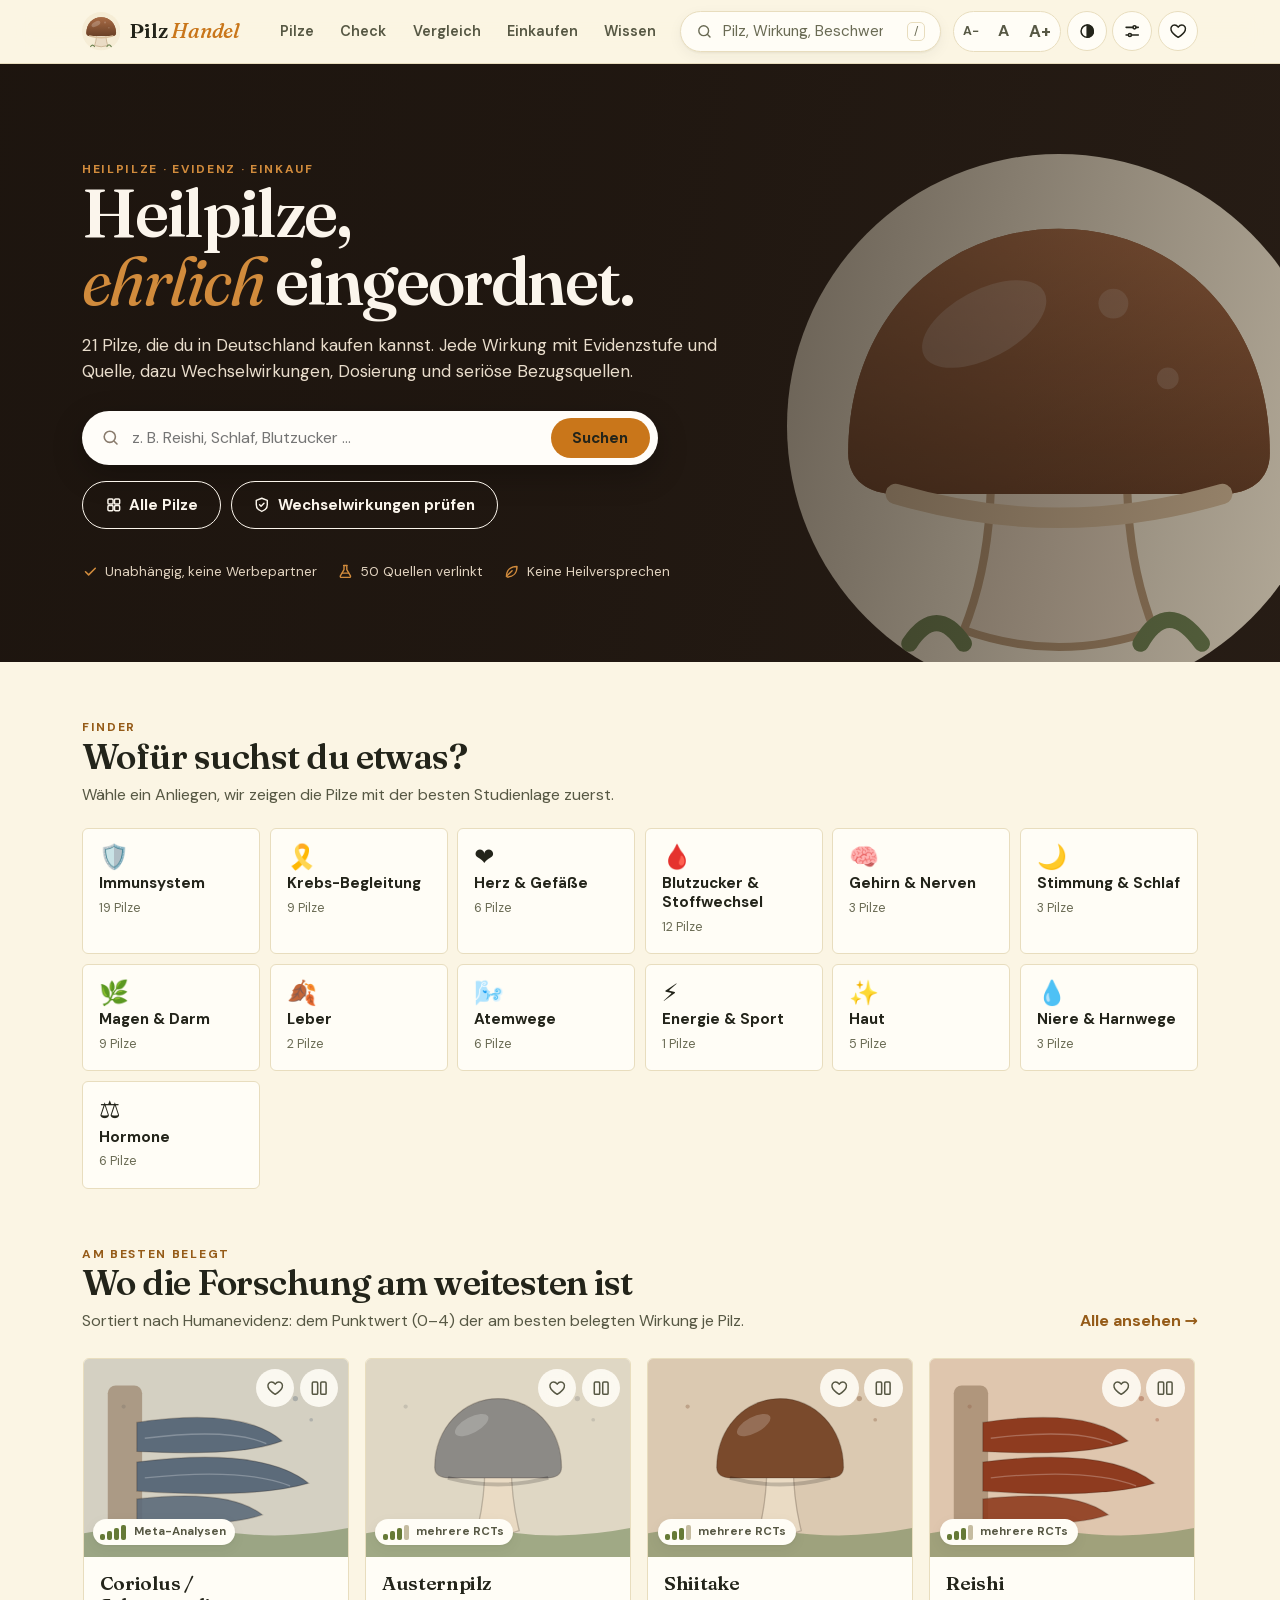
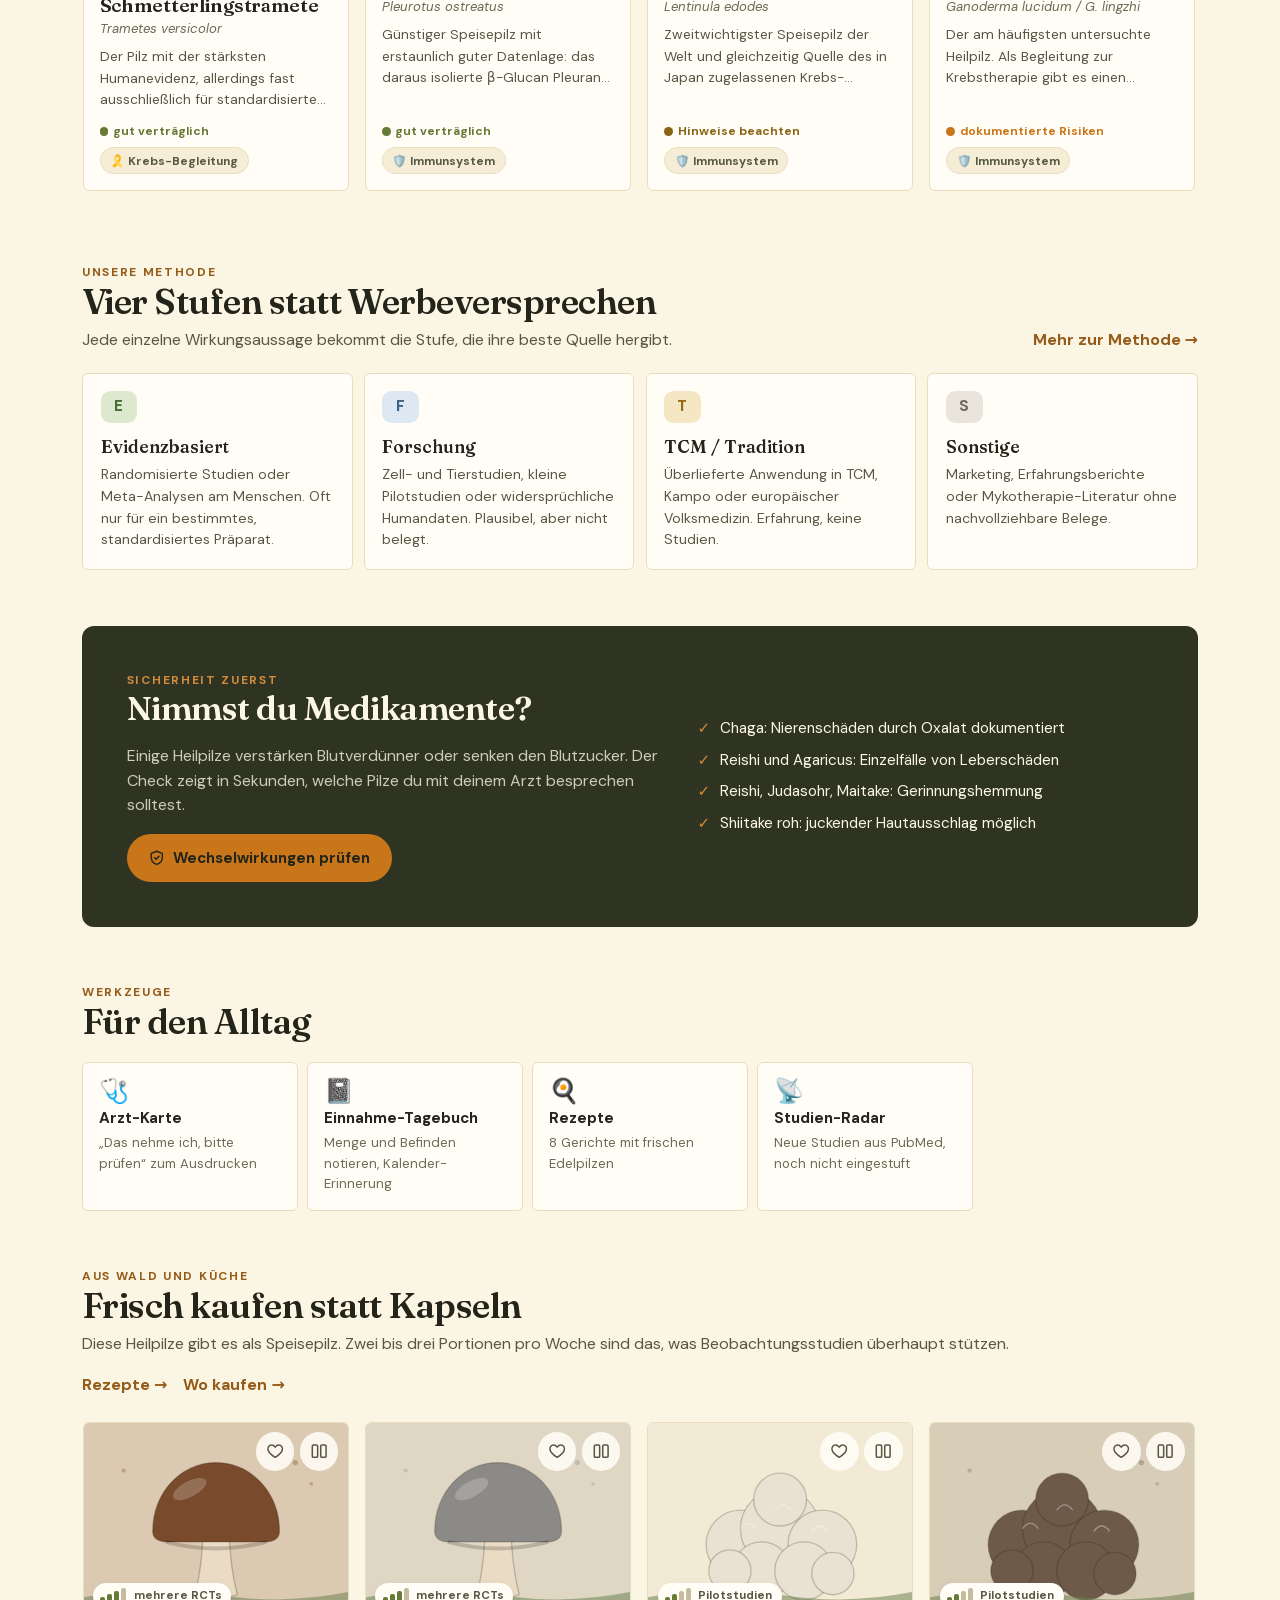
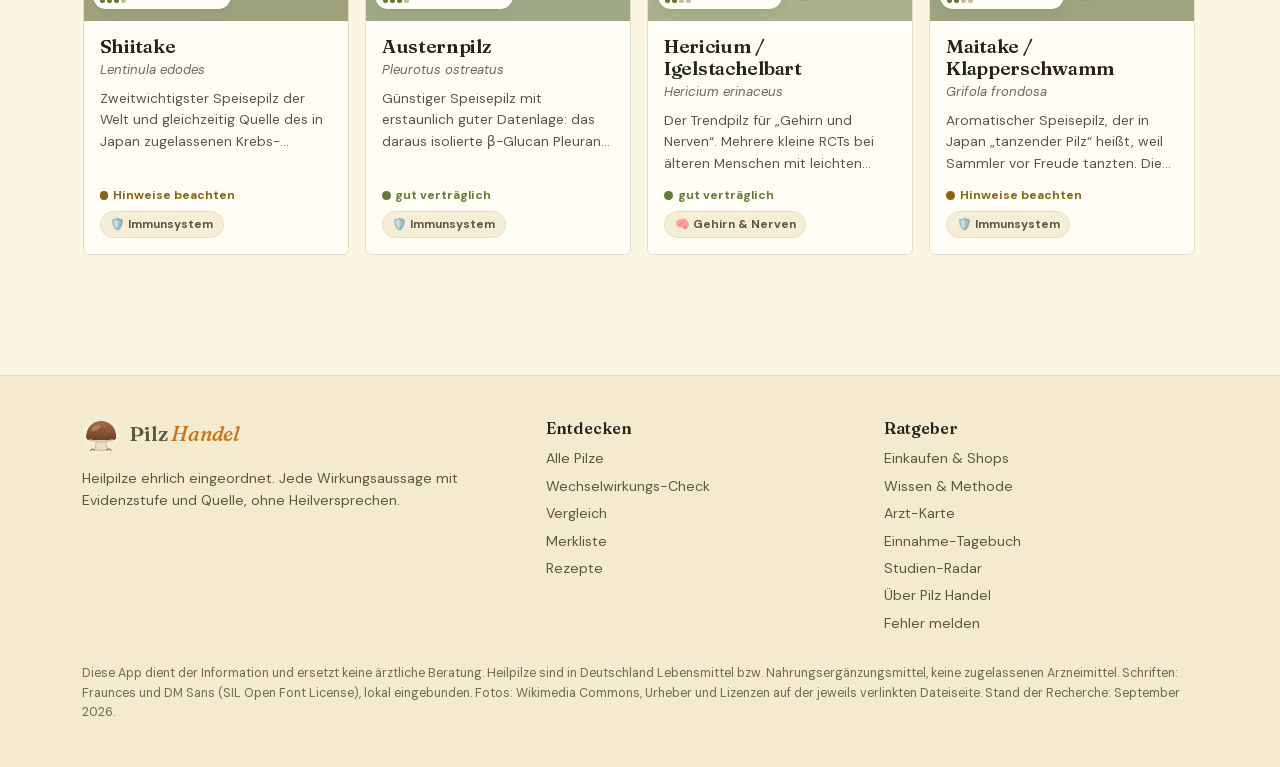
==== commit 0160e27c: "Impressum-/Datenschutz-Links ausblenden, solange die Betreiberangaben fehlen Stephans Entscheidung 0" ====
--- a/pilzhandel/index.html
+++ b/pilzhandel/index.html
@@ -130,7 +130,7 @@
       </div>
       <div>
         <h4>Ratgeber</h4>
-        <ul><li><a href="#/shops">Einkaufen &amp; Shops</a></li><li><a href="#/wissen">Wissen &amp; Methode</a></li><li><a href="#/arztkarte">Arzt-Karte</a></li><li><a href="#/tagebuch">Einnahme-Tagebuch</a></li><li><a href="#/radar">Studien-Radar</a></li><li><a href="#/ueber">Über Pilz Handel</a></li><li><a href="#/impressum">Impressum</a></li><li><a href="#/datenschutz">Datenschutz</a></li><li><a href="https://github.com/stephandel/heilpilze/issues/new?labels=inhalt&amp;title=Fehler%20in%20Pilz%20Handel" target="_blank" rel="noopener">Fehler melden</a></li></ul>
+        <ul><li><a href="#/shops">Einkaufen &amp; Shops</a></li><li><a href="#/wissen">Wissen &amp; Methode</a></li><li><a href="#/arztkarte">Arzt-Karte</a></li><li><a href="#/tagebuch">Einnahme-Tagebuch</a></li><li><a href="#/radar">Studien-Radar</a></li><li><a href="#/ueber">Über Pilz Handel</a></li><li data-bt><a href="#/impressum">Impressum</a></li><li data-bt><a href="#/datenschutz">Datenschutz</a></li><li><a href="https://github.com/stephandel/heilpilze/issues/new?labels=inhalt&amp;title=Fehler%20in%20Pilz%20Handel" target="_blank" rel="noopener">Fehler melden</a></li></ul>
       </div>
     </div>
     <p class="fine">Diese App dient der Information und ersetzt keine ärztliche Beratung. Heilpilze sind in Deutschland Lebensmittel bzw. Nahrungsergänzungsmittel, keine zugelassenen Arzneimittel. Schriften: Fraunces und DM Sans (SIL Open Font License), lokal eingebunden. Fotos: Wikimedia Commons, Urheber und Lizenzen auf der jeweils verlinkten Dateiseite. Stand der Recherche: September 2026.</p>
--- a/pilzhandel/app.css
+++ b/pilzhandel/app.css
@@ -6,14 +6,17 @@
 :root{
   /* Pfifferling-Palette, siehe CLAUDE.md und Stilwahl-Artifact vom 25.09.2026 */
   --bg:#FBF5E4; --bg-2:#F3EACF; --surface:#FFFDF6; --surface-2:#F6EDD6;
-  --ink:#23241A; --ink-2:#575844; --ink-3:#88886F; --line:#E8DDBE; --line-2:#C5BCA0;
+  /* --ink-3 war #88886F (Stilwahl) = nur 3,1–3,6:1 auf den hellen Gründen, obwohl es
+     für kleine Hilfsschrift (.muted, lateinische Namen, Beschriftungen) dient. Jetzt ≥ 4,5:1,
+     geprüft per Test in tools/test.mjs (26.09.2026). */
+  --ink:#23241A; --ink-2:#575844; --ink-3:#6A6B54; --line:#E8DDBE; --line-2:#C5BCA0;
   --brand:#2F3322; --brand-ink:#FBF6E6;
   --accent:#C9761A; --accent-2:#D18B3C; --accent-bg:#F8E2BE;
   /* --accent-ink: dieselbe Markenfarbe, aber abgedunkelt für Fließtext/Links auf hellem
      Grund — die reine --accent erreicht dort nur 3,2:1, nicht die geforderten 4,5:1.
      --on-accent: fester, themenunabhängiger dunkler Ton für Text/Icons AUF der
      Akzentfarbe (Buttons) — weißer Text erreicht darauf nur 3,45:1 (dunkel: 2:1). */
-  --accent-ink:#975D1A;
+  --accent-ink:#955B18; /* war #975D1A: auf --bg-2 (Fußzeile) nur 4,49:1 */
   --on-accent:#23241A;
   --moss:#667A36; --moss-bg:#E7ECCF;
   --plum:#6B4E71;
